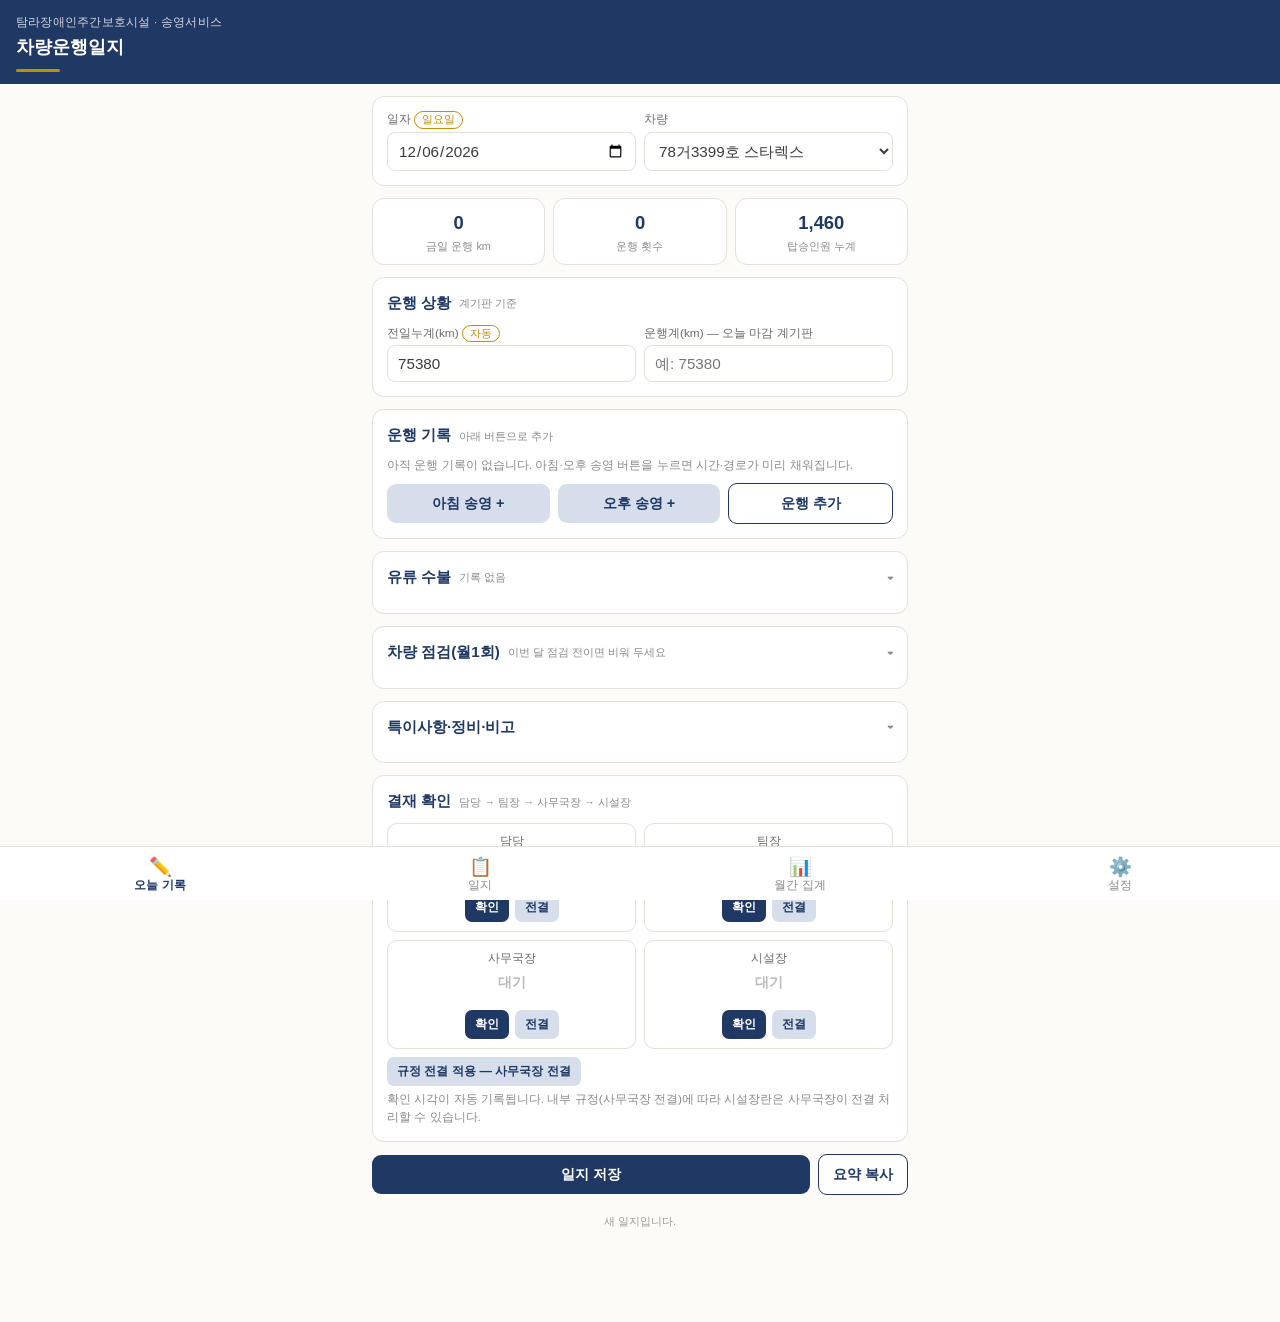
==== static/vlog.html @ 1616a71e "Rename vlog_1.html to vlog.html" ====
<!DOCTYPE html>
<html lang="ko">
<head>
<meta charset="UTF-8">
<meta name="viewport" content="width=device-width, initial-scale=1.0, viewport-fit=cover">
<meta name="theme-color" content="#1F3864">
<meta name="robots" content="noindex, nofollow">
<title>차량운행일지 · 탐라장애인주간보호시설</title>
<style>
:root{
  --navy:#1F3864; --gold:#BF9000; --lnavy:#D6DEEB; --bg:#FDFBF7; --ink:#3B3B3B;
  --line:#E3E0D8; --ok:#2E7D32; --warn:#B26A00; --card:#FFFFFF;
}
*{box-sizing:border-box; margin:0; padding:0; -webkit-tap-highlight-color:transparent;}
html{font-size:16px;}
body{
  font-family:'Malgun Gothic','Apple SD Gothic Neo','Noto Sans KR',sans-serif;
  background:var(--bg); color:var(--ink); line-height:1.5;
  padding-bottom:calc(64px + env(safe-area-inset-bottom));
}
/* ---------- header ---------- */
header{
  background:var(--navy); color:#fff; padding:14px 16px 12px;
  position:sticky; top:0; z-index:50;
}
header .org{font-size:.72rem; opacity:.8; letter-spacing:.02em;}
header h1{font-size:1.15rem; font-weight:700; margin-top:2px;}
header .gold-line{height:3px; width:44px; background:var(--gold); border-radius:2px; margin-top:8px;}
/* ---------- tabs (bottom) ---------- */
nav.tabbar{
  position:fixed; bottom:0; left:0; right:0; z-index:60;
  display:flex; background:#fff; border-top:1px solid var(--line);
  padding-bottom:env(safe-area-inset-bottom);
}
nav.tabbar button{
  flex:1; border:none; background:none; padding:9px 0 7px; font-family:inherit;
  font-size:.72rem; color:#8a8a8a; cursor:pointer;
}
nav.tabbar button .ic{display:block; font-size:1.15rem; line-height:1.2;}
nav.tabbar button.on{color:var(--navy); font-weight:700;}
nav.tabbar button.on .ic{color:var(--gold);}
/* ---------- layout ---------- */
main{max-width:560px; margin:0 auto; padding:12px 12px 24px;}
section.view{display:none;}
section.view.on{display:block;}
.card{
  background:var(--card); border:1px solid var(--line); border-radius:12px;
  padding:14px; margin-bottom:12px;
}
.card h2{
  font-size:.95rem; color:var(--navy); font-weight:700; margin-bottom:10px;
  display:flex; align-items:center; gap:8px;
}
.card h2 .tag{font-size:.68rem; font-weight:400; color:#8a8a8a;}
.row{display:flex; gap:8px; align-items:center;}
.row.wrap{flex-wrap:wrap;}
.grow{flex:1;}
label.f{display:block; font-size:.74rem; color:#6b6b6b; margin-bottom:3px;}
input[type=text],input[type=number],input[type=date],input[type=time],input[type=month],select,textarea{
  width:100%; font-family:inherit; font-size:.95rem; color:var(--ink);
  border:1px solid var(--line); border-radius:8px; padding:9px 10px; background:#fff;
}
input:focus,select:focus,textarea:focus{outline:2px solid var(--lnavy); border-color:var(--navy);}
textarea{resize:vertical; min-height:56px;}
.btn{
  font-family:inherit; border:none; border-radius:9px; cursor:pointer;
  padding:10px 14px; font-size:.9rem; font-weight:700; white-space:nowrap;
}
.btn.primary{background:var(--navy); color:#fff;}
.btn.ghost{background:#fff; color:var(--navy); border:1px solid var(--navy);}
.btn.soft{background:var(--lnavy); color:var(--navy);}
.btn.small{padding:6px 10px; font-size:.78rem; border-radius:7px;}
.btn.danger{background:#fff; color:#A33; border:1px solid #C88;}
.btn:disabled{opacity:.45; cursor:default;}
.stat-strip{display:grid; grid-template-columns:repeat(3,1fr); gap:8px; margin-bottom:12px;}
.stat{
  background:var(--card); border:1px solid var(--line); border-radius:12px;
  padding:10px 8px; text-align:center;
}
.stat .v{font-size:1.15rem; font-weight:700; color:var(--navy);}
.stat .k{font-size:.68rem; color:#8a8a8a; margin-top:1px;}
.auto-badge{
  display:inline-block; font-size:.66rem; color:var(--gold); border:1px solid var(--gold);
  border-radius:99px; padding:0 7px; line-height:1.5; vertical-align:middle;
}
.hint{font-size:.74rem; color:#8a8a8a; margin-top:5px;}
.warnbox{
  background:#FFF7E8; border:1px solid #E8CFA0; color:var(--warn);
  border-radius:9px; padding:8px 10px; font-size:.8rem; margin-top:8px;
}
.okbox{
  background:#EEF6EE; border:1px solid #BEDABE; color:var(--ok);
  border-radius:9px; padding:8px 10px; font-size:.8rem; margin-top:8px;
}
/* chips */
.chips{display:flex; flex-wrap:wrap; gap:6px;}
.chip{
  border:1px solid var(--line); background:#fff; border-radius:99px;
  padding:6px 12px; font-size:.82rem; font-family:inherit; cursor:pointer; color:var(--ink);
}
.chip.on{background:var(--navy); border-color:var(--navy); color:#fff;}
/* trip cards */
.trip{
  border:1px solid var(--line); border-left:4px solid var(--gold); border-radius:10px;
  padding:10px 12px; margin-bottom:8px; background:#fff;
}
.trip .t1{display:flex; justify-content:space-between; align-items:baseline; gap:8px;}
.trip .t1 b{color:var(--navy); font-size:.92rem;}
.trip .t1 .km{font-weight:700; color:var(--navy);}
.trip .t2{font-size:.8rem; color:#6b6b6b; margin-top:2px;}
.trip .t3{display:flex; gap:6px; margin-top:8px;}
/* stepper */
.stepper{display:flex; align-items:center; gap:0; border:1px solid var(--line); border-radius:8px; overflow:hidden;}
.stepper button{width:44px; height:42px; border:none; background:var(--lnavy); color:var(--navy); font-size:1.2rem; font-weight:700; cursor:pointer; font-family:inherit;}
.stepper input{border:none; text-align:center; width:100%; font-size:1rem; font-weight:700;}
.stepper input:focus{outline:none;}
/* approval */
.appr{display:grid; grid-template-columns:1fr 1fr; gap:8px;}
.appr .slot{border:1px solid var(--line); border-radius:10px; padding:9px 10px; text-align:center;}
.appr .slot .role{font-size:.74rem; color:#6b6b6b;}
.appr .slot .st{font-size:.88rem; font-weight:700; margin:4px 0 6px; min-height:1.3em;}
.appr .slot .st.done{color:var(--navy);}
.appr .slot .st.jg{color:var(--gold);}
.appr .slot .meta{font-size:.64rem; color:#9a9a9a; min-height:1.1em;}
/* inspection */
.insp{display:grid; grid-template-columns:1fr 1fr; gap:8px;}
.insp .item{border:1px solid var(--line); border-radius:10px; padding:9px 10px;}
.insp .item .nm{font-size:.76rem; color:#6b6b6b; margin-bottom:6px;}
.seg{display:flex; border:1px solid var(--line); border-radius:8px; overflow:hidden;}
.seg button{flex:1; border:none; background:#fff; padding:7px 0; font-family:inherit; font-size:.82rem; cursor:pointer; color:#8a8a8a;}
.seg button.on-mu{background:var(--navy); color:#fff; font-weight:700;}
.seg button.on-yu{background:#A33; color:#fff; font-weight:700;}
/* list view */
.dayitem{
  display:flex; align-items:center; gap:10px; background:#fff; border:1px solid var(--line);
  border-radius:12px; padding:12px; margin-bottom:8px; cursor:pointer;
}
.dayitem .d{min-width:64px; text-align:center;}
.dayitem .d .dd{font-weight:700; color:var(--navy); font-size:1rem;}
.dayitem .d .wd{font-size:.68rem; color:#8a8a8a;}
.dayitem .s{flex:1; font-size:.8rem; color:#6b6b6b;}
.dayitem .s b{color:var(--ink);}
.dot{width:9px; height:9px; border-radius:99px; display:inline-block; margin-right:3px;}
.dot.g{background:var(--ok);} .dot.y{background:var(--gold);} .dot.e{background:#ccc;}
/* stats bars */
.bar-row{display:flex; align-items:center; gap:8px; margin-bottom:7px;}
.bar-row .bl{width:92px; font-size:.78rem; color:#6b6b6b; text-align:right; flex-shrink:0;}
.bar-row .bt{flex:1; background:#F0EDE5; border-radius:6px; height:20px; overflow:hidden;}
.bar-row .bf{height:100%; background:var(--navy); border-radius:6px; min-width:2px;}
.bar-row .bv{width:56px; font-size:.78rem; font-weight:700; color:var(--navy); flex-shrink:0;}
/* settings lists */
.pill-list{display:flex; flex-wrap:wrap; gap:6px;}
.pill{
  display:inline-flex; align-items:center; gap:6px; background:#fff; border:1px solid var(--line);
  border-radius:99px; padding:5px 8px 5px 12px; font-size:.82rem;
}
.pill button{border:none; background:var(--lnavy); color:var(--navy); border-radius:99px; width:20px; height:20px; line-height:1; cursor:pointer; font-family:inherit;}
.footer-note{font-size:.7rem; color:#9a9a9a; text-align:center; margin:18px 8px 4px;}
.gold-close{
  border-left:4px solid var(--gold); background:#fff; border-radius:0 10px 10px 0;
  padding:10px 12px; font-size:.8rem; color:#6b6b6b; margin-top:14px;
}
dialog{
  border:none; border-radius:14px; padding:0; width:min(92vw,420px);
  box-shadow:0 10px 40px rgba(31,56,100,.25);
}
dialog::backdrop{background:rgba(31,56,100,.35);}
dialog .dlg-h{background:var(--navy); color:#fff; padding:12px 16px; font-weight:700; font-size:.95rem; border-radius:14px 14px 0 0;}
dialog .dlg-b{padding:14px 16px;}
dialog .dlg-f{display:flex; gap:8px; padding:0 16px 16px;}
.mt8{margin-top:8px;} .mt12{margin-top:12px;} .mb8{margin-bottom:8px;}
.collapsible > h2{cursor:pointer;}
.collapsible > .body{display:none;}
.collapsible.open > .body{display:block;}
.collapsible > h2 .caret{margin-left:auto; color:#8a8a8a; font-size:.8rem; transition:transform .15s;}
.collapsible.open > h2 .caret{transform:rotate(180deg);}
</style>
</head>
<body>
<header>
  <div class="org">탐라장애인주간보호시설 · 송영서비스</div>
  <h1>차량운행일지</h1>
  <div class="gold-line"></div>
</header>

<main>
<!-- ============ 오늘 기록 ============ -->
<section class="view on" id="view-today">
  <div class="card">
    <div class="row">
      <div class="grow">
        <label class="f">일자 <span id="wdLabel" class="auto-badge">요일 자동</span></label>
        <input type="date" id="inDate">
      </div>
      <div class="grow">
        <label class="f">차량</label>
        <select id="inVehicle"></select>
      </div>
    </div>
  </div>

  <div class="stat-strip">
    <div class="stat"><div class="v" id="stKm">0</div><div class="k">금일 운행 km</div></div>
    <div class="stat"><div class="v" id="stTrips">0</div><div class="k">운행 횟수</div></div>
    <div class="stat"><div class="v" id="stCum">–</div><div class="k">탑승인원 누계</div></div>
  </div>

  <div class="card">
    <h2>운행 상황 <span class="tag">계기판 기준</span></h2>
    <div class="row">
      <div class="grow">
        <label class="f">전일누계(km) <span class="auto-badge">자동</span></label>
        <input type="number" id="inOdoStart" inputmode="numeric" placeholder="이전 일지에서">
      </div>
      <div class="grow">
        <label class="f">운행계(km) — 오늘 마감 계기판</label>
        <input type="number" id="inOdoEnd" inputmode="numeric" placeholder="예: 75380">
      </div>
    </div>
    <div id="odoMsg"></div>
  </div>

  <div class="card">
    <h2>운행 기록 <span class="tag" id="tripCount"></span></h2>
    <div id="tripList"></div>
    <div class="row mt8">
      <button class="btn soft grow" onclick="openTrip(null,'am')">아침 송영 +</button>
      <button class="btn soft grow" onclick="openTrip(null,'pm')">오후 송영 +</button>
      <button class="btn ghost grow" onclick="openTrip(null,null)">운행 추가</button>
    </div>
  </div>

  <div class="card collapsible" id="cardFuel">
    <h2 onclick="toggleCard('cardFuel')">유류 수불 <span class="tag" id="fuelSummary">기록 없음</span><span class="caret">▾</span></h2>
    <div class="body">
      <div class="row">
        <div class="grow"><label class="f">급유량(ℓ)</label><input type="number" step="0.01" inputmode="decimal" id="inFuelL"></div>
        <div class="grow"><label class="f">유류비(원)</label><input type="number" inputmode="numeric" id="inFuelCost"></div>
      </div>
      <div class="hint" id="fuelUnit">단가 자동 계산</div>
    </div>
  </div>

  <div class="card collapsible" id="cardInsp">
    <h2 onclick="toggleCard('cardInsp')">차량 점검(월1회) <span class="tag" id="inspSummary"></span><span class="caret">▾</span></h2>
    <div class="body">
      <div class="insp" id="inspGrid"></div>
      <div class="hint">이상이 '유'이면 아래 정비·수리 내역에 내용을 남겨 주세요.</div>
    </div>
  </div>

  <div class="card collapsible" id="cardNotes">
    <h2 onclick="toggleCard('cardNotes')">특이사항·정비·비고 <span class="tag" id="noteSummary"></span><span class="caret">▾</span></h2>
    <div class="body">
      <label class="f">운행 중 특이사항</label>
      <textarea id="inSpecial" placeholder="예: 없음"></textarea>
      <label class="f mt8">차량 정비 및 수리 내역</label>
      <textarea id="inMaint" placeholder="예: 엔진오일 교환 및 워셔액·공기압 보충"></textarea>
      <label class="f mt8">비고</label>
      <textarea id="inRemark"></textarea>
    </div>
  </div>

  <div class="card">
    <h2>결재 확인 <span class="tag">담당 → 팀장 → 사무국장 → 시설장</span></h2>
    <div class="appr" id="apprGrid"></div>
    <button class="btn small soft mt8" onclick="applyRule()">규정 전결 적용 — 사무국장 전결</button>
    <div class="hint">확인 시각이 자동 기록됩니다. 내부 규정(사무국장 전결)에 따라 시설장란은 사무국장이 전결 처리할 수 있습니다.</div>
  </div>

  <div class="row">
    <button class="btn primary grow" onclick="saveDay(true)">일지 저장</button>
    <button class="btn ghost" onclick="shareDay()">요약 복사</button>
  </div>
  <div class="footer-note" id="saveState"></div>
</section>

<!-- ============ 일지 목록 ============ -->
<section class="view" id="view-list">
  <div class="card">
    <h2>월 선택</h2>
    <input type="month" id="listMonth" onchange="renderList()">
  </div>
  <div id="dayList"></div>
</section>

<!-- ============ 월간 집계 ============ -->
<section class="view" id="view-stats">
  <div class="card">
    <h2>집계 월</h2>
    <input type="month" id="statMonth" onchange="renderStats()">
  </div>
  <div class="stat-strip">
    <div class="stat"><div class="v" id="mDays">0</div><div class="k">운행일수</div></div>
    <div class="stat"><div class="v" id="mTrips">0</div><div class="k">총 운행횟수</div></div>
    <div class="stat"><div class="v" id="mKm">0</div><div class="k">총 운행 km</div></div>
  </div>
  <div class="stat-strip">
    <div class="stat"><div class="v" id="mPax">0</div><div class="k">월 연인원</div></div>
    <div class="stat"><div class="v" id="mFuelL">0</div><div class="k">급유(ℓ)</div></div>
    <div class="stat"><div class="v" id="mFuelC">0</div><div class="k">유류비(원)</div></div>
  </div>
  <div class="card">
    <h2>용무별 운행</h2>
    <div id="purposeBars"><div class="hint">기록이 없습니다.</div></div>
  </div>
  <div class="card">
    <h2>지표</h2>
    <div id="metricsBox" class="hint">기록이 없습니다.</div>
  </div>
  <div class="card">
    <h2>내보내기</h2>
    <div class="row wrap">
      <button class="btn ghost grow" onclick="exportCsv()">이 달 CSV 내려받기</button>
      <button class="btn ghost grow" onclick="exportJson()">전체 백업(JSON)</button>
    </div>
    <div class="hint">CSV는 엑셀에서 바로 열립니다. 백업 파일은 다른 스마트폰으로 옮기거나 시설 PC에 보관할 수 있습니다.</div>
  </div>
</section>

<!-- ============ 설정 ============ -->
<section class="view" id="view-set">
  <div class="card">
    <h2>차량</h2>
    <div class="pill-list" id="vehList"></div>
    <div class="row mt8">
      <input type="text" id="newVehPlate" placeholder="차량번호 (예: 78거3399호)">
      <input type="text" id="newVehName" placeholder="차명" style="max-width:110px">
      <button class="btn soft" onclick="addVehicle()">추가</button>
    </div>
  </div>
  <div class="card">
    <h2>명단 관리 <span class="tag">변동 시 여기서 추가·삭제</span></h2>
    <div id="groupLists"></div>
    <div class="hint">역할: 종사자 = 운전자·탑승자 / 사회복무요원·실습 = 보조자·탑승자 / 이용장애인 = 탑승자.<br>
    명단은 이 공개 페이지에 들어 있지 않습니다. 시설에서 내부 전달한 초기 설정 파일(JSON)을 아래 '데이터 → 백업 불러오기'로 한 번 불러오면 채워집니다.<br>이용인 성명은 이 기기와 내보내기 파일(CSV·시트)에 실명으로 남습니다. 기기 잠금 설정과 내부 개인정보 규정을 함께 지켜 주세요.</div>
  </div>
  <div class="card">
    <h2>구글 시트 연동</h2>
    <label class="f">Apps Script 웹 앱 URL</label>
    <input type="text" id="sheetUrl" placeholder="https://script.google.com/macros/s/…/exec">
    <div class="row mt8">
      <button class="btn soft grow" onclick="saveSheetUrl()">URL 저장</button>
      <button class="btn ghost grow" onclick="sendToSheet(true)">현재 일지 전송</button>
    </div>
    <div class="hint">시설 구글 계정으로 한 번만 설치하면 됩니다 — 함께 전달된 안내문(google-sheet-setup.md) 참고.
    URL 저장 후에는 '일지 저장' 때마다 자동 전송됩니다.</div>
  </div>
  <div class="card">
    <h2>자주 가는 경유지</h2>
    <div class="pill-list" id="placeList"></div>
    <div class="row mt8">
      <input type="text" id="newPlace" placeholder="예: 노형">
      <button class="btn soft" onclick="addPlace()">추가</button>
    </div>
  </div>
  <div class="card">
    <h2>용무 목록</h2>
    <div class="pill-list" id="purpList"></div>
    <div class="row mt8">
      <input type="text" id="newPurp" placeholder="예: 외부 프로그램">
      <button class="btn soft" onclick="addPurpose()">추가</button>
    </div>
  </div>
  <div class="card">
    <h2>탑승인원 누계 기준</h2>
    <div class="row">
      <div class="grow"><label class="f">기준일</label><input type="date" id="cumBaseDate"></div>
      <div class="grow"><label class="f">기준일까지 누계(명)</label><input type="number" id="cumBaseValue" inputmode="numeric"></div>
    </div>
    <button class="btn soft mt8" onclick="saveCumBase()">기준 저장</button>
    <div class="hint">종이 일지의 마지막 누계를 입력하면 이후 자동 계산됩니다.</div>
  </div>
  <div class="card">
    <h2>데이터</h2>
    <div class="row wrap">
      <button class="btn ghost grow" onclick="exportJson()">백업 내려받기</button>
      <label class="btn ghost grow" style="text-align:center">백업 불러오기<input type="file" accept=".json" style="display:none" onchange="importJson(event)"></label>
    </div>
    <div class="row wrap mt8">
      <button class="btn danger grow" id="btnSample" onclick="removeSamples()">예시 데이터 삭제</button>
      <button class="btn danger grow" onclick="resetAll()">전체 초기화</button>
    </div>
    <div id="storageNote" class="hint"></div>
  </div>
  <div class="gold-close">
    기록은 행정을 위해서만 있지 않습니다. 오늘 누가 어디까지 안전하게 다녀왔는지를
    남기는 일 — 그것이 이 일지의 첫 번째 쓸모입니다.
  </div>
</section>
</main>

<!-- ============ 운행 입력 대화상자 ============ -->
<dialog id="tripDlg">
  <div class="dlg-h" id="tripDlgTitle">운행 추가</div>
  <div class="dlg-b">
    <div class="row">
      <div class="grow"><label class="f">운전자</label><select id="tDriver"></select></div>
      <div class="grow"><label class="f">보조자</label><select id="tAssist"></select></div>
    </div>
    <label class="f mt8">탑승자 — 이용인 선택 (선택하면 인원이 자동 반영)</label>
    <div class="chips" id="tRiders"></div>
    <label class="f mt8">탑승인원(명) — 직접 수정 가능</label>
    <div class="stepper">
      <button type="button" onclick="stepPax(-1)">−</button>
      <input type="number" id="tPax" inputmode="numeric" value="0" min="0">
      <button type="button" onclick="stepPax(1)">+</button>
    </div>
    <label class="f mt8">용무</label>
    <div class="chips" id="tPurpose"></div>
    <input type="text" id="tPurpEtc" class="mt8" placeholder="기타: 직접 입력 (쉼표로 구분)" style="display:none">
    <label class="f mt8">경유지 및 목적지</label>
    <div class="chips" id="tPlaces"></div>
    <input type="text" id="tPlaceEtc" class="mt8" placeholder="직접 입력 (쉼표로 구분)">
    <div class="row mt8">
      <div class="grow"><label class="f">출발</label><input type="time" id="tDep"></div>
      <div class="grow"><label class="f">도착</label><input type="time" id="tArr"></div>
      <div class="grow"><label class="f">운행(km)</label><input type="number" step="0.1" inputmode="decimal" id="tKm"></div>
    </div>
  </div>
  <div class="dlg-f">
    <button class="btn ghost grow" onclick="closeTrip()">취소</button>
    <button class="btn primary grow" onclick="saveTrip()">저장</button>
  </div>
</dialog>

<nav class="tabbar">
  <button class="on" data-v="view-today" onclick="go('view-today')"><span class="ic">✏️</span>오늘 기록</button>
  <button data-v="view-list" onclick="go('view-list')"><span class="ic">📋</span>일지</button>
  <button data-v="view-stats" onclick="go('view-stats')"><span class="ic">📊</span>월간 집계</button>
  <button data-v="view-set" onclick="go('view-set')"><span class="ic">⚙️</span>설정</button>
</nav>

<script>
'use strict';
/* ---------- 저장소: 기기 저장(localStorage) 가능하면 사용, 미리보기 환경에서는 메모리로 동작 ---------- */
const storage = (()=>{ try{ const t='__t'; window.localStorage.setItem(t,'1'); window.localStorage.removeItem(t); return window.localStorage; }
  catch(e){ const m={}; return {getItem:k=>(k in m?m[k]:null), setItem:(k,v)=>{m[k]=String(v);}, removeItem:k=>{delete m[k];}}; } })();
const PERSIST = (()=>{ try{ const t='__p'; window.localStorage.setItem(t,'1'); window.localStorage.removeItem(t); return true; }catch(e){ return false; } })();
const KEY='tamna_vlog_v2';
const WD=['일','월','화','수','목','금','토'];
const ROLES=[['damdang','담당'],['timjang','팀장'],['gukjang','사무국장'],['sjang','시설장']];
const INSP=[['engine','엔진·미션오일'],['washer','워셔액'],['tire','타이어 압력'],['body','차량 내부·외관']];

function defaultState(){
  return {
    vehicles:[
      {id:'v1', plate:'78거3399호', name:'스타렉스', baseOdo:75380},
      {id:'v2', plate:'71도2510', name:'카니발', baseOdo:null},
      {id:'v3', plate:'임대차량(법인)', name:'', baseOdo:null},
      {id:'v4', plate:'임대차량(협회 등)', name:'', baseOdo:null}],
    groups:{
      staff:{label:'종사자', roles:'운전자·탑승자', names:[]},
      duty:{label:'사회복무요원', roles:'보조자·탑승자', names:[]},
      intern:{label:'사회복지사 실습', roles:'보조자·탑승자', names:[]},
      client:{label:'이용장애인', roles:'탑승자', names:[]}
    },
    approvalRule:'사무국장 전결',
    sheetUrl:'',
    purposes:['이동지원','위생지원','프로그램 이동지원','점심지원','차량점검','시설물품구매','기타'],
    places:['노형','대학동','용담','전농로','신산','신안탕','신일탕','서사라','동한두기','여상','용강','삼성마트'],
    presets:{ am:{dep:'08:30', places:['노형','대학동','용담','전농로'], purpose:'이동지원'},
              pm:{dep:'15:30', places:['전농로','신산','용담','대학동','노형'], purpose:'이동지원'} },
    cumBase:{date:'2026-07-16', value:1460},
    days:{},
    sample:true
  };
}
function sampleDays(){ return {}; }
let S;
function load(){
  const raw=storage.getItem(KEY);
  if(raw){ try{ S=JSON.parse(raw); return; }catch(e){} }
  S=defaultState(); S.days={}; save();
}
function save(){ storage.setItem(KEY, JSON.stringify(S)); }

/* ---------- 공통 ---------- */
const $=id=>document.getElementById(id);
const todayStr=()=>{ const d=new Date(); return d.getFullYear()+'-'+String(d.getMonth()+1).padStart(2,'0')+'-'+String(d.getDate()).padStart(2,'0'); };
const fmtN=n=>n==null||isNaN(n)?'–':Number(n).toLocaleString('ko-KR');
function wd(dateStr){ const d=new Date(dateStr+'T00:00:00'); return WD[d.getDay()]; }
function blankDay(){ return {vehicleId:(S.vehicles[0]||{}).id, odoStart:null, odoEnd:null, fuel:{l:null,cost:null}, trips:[], insp:{}, notes:{special:'',maint:'',remark:''}, appr:{}}; }
function getDay(ds){ return S.days[ds]; }
function prevOdo(ds){
  const keys=Object.keys(S.days).filter(k=>k<ds && S.days[k].odoEnd!=null).sort();
  if(keys.length) return S.days[keys[keys.length-1]].odoEnd;
  const v=S.vehicles.find(v=>v.id===cur.vehicleId)||S.vehicles[0];
  return v?v.baseOdo:null;
}
function cumPax(ds){
  if(!S.cumBase||S.cumBase.value==null) return null;
  let c=Number(S.cumBase.value);
  Object.keys(S.days).forEach(k=>{
    if(k>S.cumBase.date && k<=ds){ (S.days[k].trips||[]).forEach(t=>c+=Number(t.pax||0)); }
  });
  // 현재 편집 중(미저장) 날짜 반영
  if(curDate>S.cumBase.date && curDate<=ds && !S.days[curDate]){ (cur.trips||[]).forEach(t=>c+=Number(t.pax||0)); }
  return c;
}

/* ---------- 오늘 기록 화면 ---------- */
let curDate=todayStr();
let cur=null;
let dirty=false;

function loadDayIntoForm(ds){
  curDate=ds;
  cur = S.days[ds] ? JSON.parse(JSON.stringify(S.days[ds])) : blankDay();
  if(cur.odoStart==null) cur.odoStart=prevOdo(ds);
  $('inDate').value=ds;
  $('wdLabel').textContent=wd(ds)+'요일';
  renderVehicleSel();
  $('inOdoStart').value=cur.odoStart??'';
  $('inOdoEnd').value=cur.odoEnd??'';
  $('inFuelL').value=cur.fuel.l??'';
  $('inFuelCost').value=cur.fuel.cost??'';
  $('inSpecial').value=cur.notes.special||'';
  $('inMaint').value=cur.notes.maint||'';
  $('inRemark').value=cur.notes.remark||'';
  dirty=false;
  renderTrips(); renderInsp(); renderAppr(); refreshCalc();
  $('saveState').textContent = S.days[ds] ? '저장된 일지를 불러왔습니다.' : '새 일지입니다.';
}
function renderVehicleSel(){
  $('inVehicle').innerHTML=S.vehicles.map(v=>`<option value="${v.id}" ${v.id===cur.vehicleId?'selected':''}>${v.plate} ${v.name}</option>`).join('');
}
function refreshCalc(){
  const os=Number($('inOdoStart').value), oe=Number($('inOdoEnd').value);
  const hasOdo=$('inOdoStart').value!==''&&$('inOdoEnd').value!=='';
  const daily=hasOdo?oe-os:null;
  const tripSum=(cur.trips||[]).reduce((a,t)=>a+Number(t.km||0),0);
  $('stKm').textContent = daily!=null?fmtN(daily):fmtN(tripSum);
  $('stTrips').textContent=(cur.trips||[]).length;
  const c=cumPax(curDate); $('stCum').textContent=c!=null?fmtN(c):'–';
  const box=$('odoMsg');
  if(daily!=null){
    if(daily<0) box.innerHTML='<div class="warnbox">운행계가 전일누계보다 작습니다. 숫자를 확인해 주세요.</div>';
    else if(tripSum>0 && Math.abs(daily-tripSum)>0.5)
      box.innerHTML=`<div class="warnbox">금일누계 ${fmtN(daily)}km와 운행 기록 합계 ${fmtN(tripSum)}km가 ${fmtN(Math.abs(daily-tripSum))}km 차이 납니다.</div>`;
    else box.innerHTML=`<div class="okbox">금일누계 ${fmtN(daily)}km — 운행 기록 합계와 일치합니다.</div>`;
  } else box.innerHTML='';
  const l=Number($('inFuelL').value), cst=Number($('inFuelCost').value);
  $('fuelSummary').textContent = ($('inFuelL').value||$('inFuelCost').value) ? `${$('inFuelL').value||'–'}ℓ · ${fmtN(cst)||'–'}원` : '기록 없음';
  $('fuelUnit').textContent = (l>0&&cst>0) ? `단가 자동 계산: ℓ당 ${fmtN(Math.round(cst/l))}원` : '단가 자동 계산';
  const filled=INSP.filter(([k])=>cur.insp&&cur.insp[k]).length;
  $('inspSummary').textContent = filled? `${filled}/4 기록` : '이번 달 점검 전이면 비워 두세요';
  const nts=[cur.notes.special,cur.notes.maint,cur.notes.remark].filter(x=>x&&x.trim()).length;
  $('noteSummary').textContent = nts? `${nts}건 기록` : '';
  $('tripCount').textContent = (cur.trips||[]).length? `${cur.trips.length}건` : '아래 버튼으로 추가';
}
function renderTrips(){
  const el=$('tripList');
  if(!(cur.trips||[]).length){ el.innerHTML='<div class="hint">아직 운행 기록이 없습니다. 아침·오후 송영 버튼을 누르면 시간·경로가 미리 채워집니다.</div>'; return; }
  el.innerHTML=cur.trips.map((t,i)=>`
    <div class="trip">
      <div class="t1"><b>${t.purpose||'운행'}</b><span class="km">${t.km?fmtN(t.km)+'km':''}</span></div>
      <div class="t2">${t.dep||'–'} → ${t.arr||'–'} · ${t.driver||'운전자 미정'}${t.assist?' / '+t.assist:''} · ${t.pax||0}명</div>
      <div class="t2">${(t.places||[]).join(' · ')}</div>
      ${(t.paxNames&&t.paxNames.length)?`<div class="t2">탑승: ${t.paxNames.join(', ')}</div>`:''}
      <div class="t3">
        <button class="btn small soft" onclick="openTrip(${i},null)">수정</button>
        <button class="btn small danger" onclick="delTrip(${i})">삭제</button>
      </div>
    </div>`).join('');
}
function delTrip(i){ cur.trips.splice(i,1); dirty=true; renderTrips(); refreshCalc(); }

/* ---------- 점검 ---------- */
function renderInsp(){
  $('inspGrid').innerHTML=INSP.map(([k,nm])=>{
    const v=(cur.insp||{})[k]||'';
    return `<div class="item"><div class="nm">${nm} 이상</div>
      <div class="seg">
        <button type="button" class="${v==='무'?'on-mu':''}" onclick="setInsp('${k}','무')">무</button>
        <button type="button" class="${v==='유'?'on-yu':''}" onclick="setInsp('${k}','유')">유</button>
      </div></div>`;
  }).join('');
}
function setInsp(k,v){ if(!cur.insp)cur.insp={}; cur.insp[k]=(cur.insp[k]===v?'':v); dirty=true; renderInsp(); refreshCalc(); }

/* ---------- 결재 ---------- */
function renderAppr(){
  $('apprGrid').innerHTML=ROLES.map(([k,nm])=>{
    const a=(cur.appr||{})[k];
    let st='<span style="color:#bbb">대기</span>', meta='', btns='';
    if(a){
      st=`<span class="${a.jeongyeol?'jg':'done'}">${a.jeongyeol?'전결':'확인'}</span>`;
      meta=(a.by?a.by+' · ':'')+(a.at||'');
      btns=`<button class="btn small ghost" onclick="clearAppr('${k}')">취소</button>`;
    } else {
      btns=`<button class="btn small primary" onclick="doAppr('${k}',false)">확인</button>
            <button class="btn small soft" onclick="doAppr('${k}',true)">전결</button>`;
    }
    return `<div class="slot"><div class="role">${nm}</div><div class="st">${st}</div><div class="meta">${meta}</div><div class="row" style="justify-content:center; gap:6px">${btns}</div></div>`;
  }).join('');
}
function doAppr(k,jg){
  let nm='';
  if(k==='damdang' && cur.trips.length) nm=cur.trips[0].driver||'';
  const input=prompt((jg?'전결':'확인')+' 처리자 이름을 입력하세요.', nm);
  if(input===null) return;
  const d=new Date();
  const at=`${d.getFullYear()}.${d.getMonth()+1}.${d.getDate()} ${String(d.getHours()).padStart(2,'0')}:${String(d.getMinutes()).padStart(2,'0')}`;
  if(!cur.appr)cur.appr={};
  cur.appr[k]={by:input.trim(), at, jeongyeol:jg};
  dirty=true; renderAppr(); saveDay(false);
}
function clearAppr(k){ delete cur.appr[k]; dirty=true; renderAppr(); saveDay(false); }
function applyRule(){
  const nm=prompt('전결 처리자(사무국장) 이름을 입력해 주세요.','');
  if(nm===null) return;
  const d=new Date();
  const at=`${d.getFullYear()}.${d.getMonth()+1}.${d.getDate()} ${String(d.getHours()).padStart(2,'0')}:${String(d.getMinutes()).padStart(2,'0')}`;
  if(!cur.appr)cur.appr={};
  cur.appr.gukjang={by:nm.trim(), at, jeongyeol:false};
  cur.appr.sjang={by:nm.trim(), at, jeongyeol:true};
  dirty=true; renderAppr(); saveDay(false);
}

/* ---------- 저장 ---------- */
function collectForm(){
  cur.vehicleId=$('inVehicle').value;
  cur.odoStart=$('inOdoStart').value===''?null:Number($('inOdoStart').value);
  cur.odoEnd=$('inOdoEnd').value===''?null:Number($('inOdoEnd').value);
  cur.fuel={l:$('inFuelL').value===''?null:Number($('inFuelL').value), cost:$('inFuelCost').value===''?null:Number($('inFuelCost').value)};
  cur.notes={special:$('inSpecial').value, maint:$('inMaint').value, remark:$('inRemark').value};
}
function saveDay(announce){
  collectForm();
  delete cur.sample;
  S.days[curDate]=JSON.parse(JSON.stringify(cur));
  save(); dirty=false;
  refreshCalc();
  if(announce){
    $('saveState').textContent='저장했습니다 · '+curDate+' ('+wd(curDate)+') '+(PERSIST?'— 이 기기에 보관됩니다':'— 미리보기 환경: 화면을 닫으면 사라집니다');
    if(S.sheetUrl) sendToSheet(false);
  }
}
function sendToSheet(manual){
  if(!S.sheetUrl){ if(manual) alert('먼저 설정에서 구글 시트 연동 URL을 저장해 주세요.'); return; }
  collectForm();
  const v=S.vehicles.find(x=>x.id===cur.vehicleId)||{};
  const daily=(cur.odoEnd!=null&&cur.odoStart!=null)?cur.odoEnd-cur.odoStart:null;
  const payload={app:'tamna-vlog', date:curDate, weekday:wd(curDate),
    vehicle:(v.plate||'')+(v.name?' '+v.name:''),
    odoStart:cur.odoStart, odoEnd:cur.odoEnd, daily,
    fuelL:cur.fuel.l, fuelCost:cur.fuel.cost, cumPax:cumPax(curDate),
    insp:INSP.map(([k,nm])=>cur.insp&&cur.insp[k]?`${nm}:${cur.insp[k]}`:'').filter(Boolean).join(' '),
    special:cur.notes.special, maint:cur.notes.maint, remark:cur.notes.remark,
    appr:ROLES.map(([k,nm])=>cur.appr&&cur.appr[k]?`${nm}:${cur.appr[k].jeongyeol?'전결':'확인'}(${cur.appr[k].by})`:'').filter(Boolean).join(' / '),
    trips:(cur.trips||[]).map(t=>({driver:t.driver,assist:t.assist,pax:t.pax,paxNames:(t.paxNames||[]).join('·'),purpose:t.purpose,places:(t.places||[]).join('·'),dep:t.dep,arr:t.arr,km:t.km}))};
  try{
    fetch(S.sheetUrl,{method:'POST',mode:'no-cors',headers:{'Content-Type':'text/plain;charset=utf-8'},body:JSON.stringify(payload)})
      .then(()=>{ $('saveState').textContent='구글 시트로 전송 요청 완료 · '+curDate; if(manual) alert('전송 요청을 보냈습니다. 시트에 도착했는지 한 번 확인해 주세요.'); })
      .catch(()=>{ if(manual) alert('전송하지 못했습니다. 인터넷 연결과 URL을 확인해 주세요.'); });
  }catch(e){ if(manual) alert('전송하지 못했습니다.'); }
}
function shareDay(){
  collectForm();
  const daily=(cur.odoEnd!=null&&cur.odoStart!=null)?cur.odoEnd-cur.odoStart:(cur.trips||[]).reduce((a,t)=>a+Number(t.km||0),0);
  const lines=[];
  lines.push(`[차량운행일지] ${curDate} (${wd(curDate)})`);
  const v=S.vehicles.find(x=>x.id===cur.vehicleId);
  if(v) lines.push(`차량: ${v.plate} ${v.name}`);
  lines.push(`운행계 ${fmtN(cur.odoEnd)}km / 전일 ${fmtN(cur.odoStart)}km / 금일 ${fmtN(daily)}km`);
  (cur.trips||[]).forEach((t,i)=>lines.push(`${i+1}. ${t.dep||''}→${t.arr||''} ${t.purpose} ${t.pax||0}명 ${t.km||''}km (${t.driver}${t.assist?'/'+t.assist:''}) ${(t.places||[]).join('·')}`));
  if(cur.fuel.l||cur.fuel.cost) lines.push(`급유 ${cur.fuel.l||'–'}ℓ ${fmtN(cur.fuel.cost)}원`);
  if(cur.notes.maint) lines.push(`정비: ${cur.notes.maint}`);
  if(cur.notes.special) lines.push(`특이사항: ${cur.notes.special}`);
  const c=cumPax(curDate); if(c!=null) lines.push(`탑승인원 누계 ${fmtN(c)}명`);
  const txt=lines.join('\n');
  if(navigator.clipboard&&navigator.clipboard.writeText){ navigator.clipboard.writeText(txt).then(()=>alert('요약을 복사했습니다. 메신저·문자에 붙여넣을 수 있습니다.')); }
  else { prompt('아래 내용을 복사하세요.', txt); }
}

/* ---------- 운행 입력 대화상자 ---------- */
let editIdx=null;
function chipsRender(elId, list, selected, multi, cb){
  const el=$(elId);
  el.innerHTML=list.map(x=>`<button type="button" class="chip ${selected.includes(x)?'on':''}" data-v="${x}">${x}</button>`).join('');
  el.querySelectorAll('.chip').forEach(b=>b.onclick=()=>{
    if(multi){ b.classList.toggle('on'); }
    else { el.querySelectorAll('.chip').forEach(o=>o.classList.remove('on')); b.classList.add('on'); }
    if(cb) cb();
  });
}
function chipsValue(elId){ return Array.from($(elId).querySelectorAll('.chip.on')).map(b=>b.dataset.v); }
function optList(names, sel){ return '<option value="">선택</option>'+names.map(p=>`<option ${p===sel?'selected':''}>${p}</option>`).join(''); }
const driverNames=()=>S.groups.staff.names;
const assistNames=()=>S.groups.duty.names.concat(S.groups.intern.names);
function syncPax(){ const n=chipsValue('tRiders').length; if(n>0) $('tPax').value=n; }
function syncPurpEtc(){ $('tPurpEtc').style.display = chipsValue('tPurpose')[0]==='기타' ? '' : 'none'; }
function openTrip(idx, preset){
  editIdx=idx;
  let t;
  if(idx!=null){ t=cur.trips[idx]; $('tripDlgTitle').textContent='운행 수정'; }
  else{
    const p=preset?S.presets[preset]:null;
    t={driver:'',assist:'',pax:0,purpose:p?p.purpose:'',places:p?p.places.slice():[],dep:p?p.dep:'',arr:'',km:''};
    // 직전 운행의 운전자·보조자 이어받기
    const last=cur.trips[cur.trips.length-1];
    if(last){ t.driver=last.driver; t.assist=last.assist; }
    $('tripDlgTitle').textContent=preset==='am'?'아침 송영':preset==='pm'?'오후 송영':'운행 추가';
  }
  $('tDriver').innerHTML=optList(driverNames(), t.driver);
  $('tAssist').innerHTML=optList(assistNames(), t.assist);
  $('tPax').value=t.pax||0;
  chipsRender('tRiders', S.groups.client.names, t.paxNames||[], true, syncPax);
  const isEtc=t.purpose&&t.purpose.startsWith('기타');
  chipsRender('tPurpose', S.purposes, isEtc?['기타']:(t.purpose?[t.purpose]:[]), false, syncPurpEtc);
  $('tPurpEtc').value=isEtc?t.purpose.replace(/^기타:?\s*/,''):'';
  syncPurpEtc();
  chipsRender('tPlaces', S.places, (t.places||[]).filter(p=>S.places.includes(p)), true);
  $('tPlaceEtc').value=(t.places||[]).filter(p=>!S.places.includes(p)).join(', ');
  $('tDep').value=t.dep||''; $('tArr').value=t.arr||''; $('tKm').value=t.km||'';
  $('tripDlg').showModal();
}
function stepPax(d){ const el=$('tPax'); el.value=Math.max(0, Number(el.value||0)+d); }
function closeTrip(){ $('tripDlg').close(); }
function saveTrip(){
  const places=chipsValue('tPlaces').concat($('tPlaceEtc').value.split(',').map(s=>s.trim()).filter(Boolean));
  let purpose=(chipsValue('tPurpose')[0])||'';
  if(purpose==='기타' && $('tPurpEtc').value.trim()) purpose='기타: '+$('tPurpEtc').value.trim();
  const t={
    driver:$('tDriver').value, assist:$('tAssist').value,
    pax:Number($('tPax').value||0),
    paxNames:chipsValue('tRiders'),
    purpose,
    places,
    dep:$('tDep').value, arr:$('tArr').value,
    km:$('tKm').value===''?null:Number($('tKm').value)
  };
  if(!t.driver){ alert('운전자를 선택해 주세요.'); return; }
  if(!t.purpose){ alert('용무를 선택해 주세요.'); return; }
  if(editIdx!=null) cur.trips[editIdx]=t; else cur.trips.push(t);
  dirty=true; $('tripDlg').close();
  renderTrips(); refreshCalc(); saveDay(false);
}

/* ---------- 일지 목록 ---------- */
function renderList(){
  const m=$('listMonth').value;
  const el=$('dayList');
  const keys=Object.keys(S.days).filter(k=>k.startsWith(m)).sort().reverse();
  if(!keys.length){ el.innerHTML='<div class="card"><div class="hint">이 달에는 저장된 일지가 없습니다.</div></div>'; return; }
  el.innerHTML=keys.map(k=>{
    const d=S.days[k];
    const km=(d.odoEnd!=null&&d.odoStart!=null)?d.odoEnd-d.odoStart:(d.trips||[]).reduce((a,t)=>a+Number(t.km||0),0);
    const pax=(d.trips||[]).reduce((a,t)=>a+Number(t.pax||0),0);
    const done=ROLES.filter(([r])=>d.appr&&d.appr[r]).length;
    const dot=done===4?'g':done>0?'y':'e';
    return `<div class="dayitem" onclick="openFromList('${k}')">
      <div class="d"><div class="dd">${k.slice(5).replace('-','.')}</div><div class="wd">${wd(k)}요일</div></div>
      <div class="s"><b>${(d.trips||[]).length}회 운행 · ${fmtN(km)}km · ${pax}명</b><br>
      ${(d.trips||[]).map(t=>t.purpose).filter((v,i,a)=>a.indexOf(v)===i).join(', ')||'기록 없음'}${d.sample?' · <span style="color:var(--gold)">예시</span>':''}</div>
      <div><span class="dot ${dot}"></span><span style="font-size:.68rem;color:#8a8a8a">결재 ${done}/4</span></div>
    </div>`;
  }).join('');
}
function openFromList(k){ loadDayIntoForm(k); go('view-today'); }

/* ---------- 월간 집계 ---------- */
function renderStats(){
  const m=$('statMonth').value;
  const keys=Object.keys(S.days).filter(k=>k.startsWith(m)).sort();
  let trips=0,km=0,pax=0,fl=0,fc=0;
  const purp={};
  keys.forEach(k=>{
    const d=S.days[k];
    const dk=(d.odoEnd!=null&&d.odoStart!=null)?d.odoEnd-d.odoStart:(d.trips||[]).reduce((a,t)=>a+Number(t.km||0),0);
    km+=Math.max(0,dk);
    (d.trips||[]).forEach(t=>{ trips++; pax+=Number(t.pax||0); purp[t.purpose||'기타']=(purp[t.purpose||'기타']||0)+1; });
    if(d.fuel){ fl+=Number(d.fuel.l||0); fc+=Number(d.fuel.cost||0); }
  });
  $('mDays').textContent=keys.length; $('mTrips').textContent=trips; $('mKm').textContent=fmtN(km);
  $('mPax').textContent=fmtN(pax); $('mFuelL').textContent=fl?fl.toFixed(1):'0'; $('mFuelC').textContent=fmtN(fc);
  const entries=Object.entries(purp).sort((a,b)=>b[1]-a[1]);
  const mx=entries.length?entries[0][1]:1;
  $('purposeBars').innerHTML=entries.length?entries.map(([nm,c],i)=>`
    <div class="bar-row"><div class="bl">${nm}</div>
      <div class="bt"><div class="bf" style="width:${Math.round(c/mx*100)}%; ${i===0?'background:var(--gold)':''}"></div></div>
      <div class="bv">${c}회</div></div>`).join('')
    :'<div class="hint">기록이 없습니다.</div>';
  const met=[];
  if(km>0&&fc>0) met.push(`km당 유류비 <b style="color:var(--navy)">${fmtN(Math.round(fc/km))}원</b>`);
  if(fl>0&&km>0) met.push(`ℓ당 주행 <b style="color:var(--navy)">${(km/fl).toFixed(1)}km</b>`);
  if(keys.length) met.push(`일평균 운행 <b style="color:var(--navy)">${fmtN(Math.round(km/keys.length))}km</b>`);
  if(trips>0) met.push(`회당 평균 탑승 <b style="color:var(--navy)">${(pax/Math.max(1,trips)).toFixed(1)}명</b>`);
  $('metricsBox').innerHTML=met.length?met.join(' · '):'기록이 없습니다.';
}

/* ---------- 내보내기 ---------- */
function dl(name, content, type){
  const blob=new Blob([content],{type});
  const a=document.createElement('a'); a.href=URL.createObjectURL(blob); a.download=name;
  document.body.appendChild(a); a.click(); a.remove();
}
function exportCsv(){
  const m=$('statMonth').value;
  const keys=Object.keys(S.days).filter(k=>k.startsWith(m)).sort();
  if(!keys.length){ alert('이 달에는 기록이 없습니다.'); return; }
  const rows=[['일자','요일','차량','운전자','보조자','탑승인원','탑승자명단','용무','경유지 및 목적지','출발','도착','운행km','전일누계','운행계','금일누계','급유량L','유류비원','점검','정비수리','특이사항','비고']];
  keys.forEach(k=>{
    const d=S.days[k];
    const v=S.vehicles.find(x=>x.id===d.vehicleId)||{};
    const daily=(d.odoEnd!=null&&d.odoStart!=null)?d.odoEnd-d.odoStart:'';
    const inspTxt=INSP.map(([ik,nm])=>d.insp&&d.insp[ik]?`${nm}:${d.insp[ik]}`:'').filter(Boolean).join(' ');
    if(!(d.trips||[]).length){
      rows.push([k,wd(k),(v.plate||''),'','','','','','','','','',d.odoStart??'',d.odoEnd??'',daily,d.fuel?.l??'',d.fuel?.cost??'',inspTxt,d.notes?.maint||'',d.notes?.special||'',d.notes?.remark||'']);
    }
    (d.trips||[]).forEach((t,i)=>{
      rows.push([k,wd(k),(v.plate||''),t.driver,t.assist,t.pax,(t.paxNames||[]).join('·'),t.purpose,(t.places||[]).join('·'),t.dep,t.arr,t.km??'',
        i===0?(d.odoStart??''):'', i===0?(d.odoEnd??''):'', i===0?daily:'',
        i===0?(d.fuel?.l??''):'', i===0?(d.fuel?.cost??''):'', i===0?inspTxt:'',
        i===0?(d.notes?.maint||''):'', i===0?(d.notes?.special||''):'', i===0?(d.notes?.remark||''):'']);
    });
  });
  const csv='﻿'+rows.map(r=>r.map(c=>{ c=String(c??''); return /[",\n]/.test(c)?'"'+c.replace(/"/g,'""')+'"':c; }).join(',')).join('\n');
  dl(`vehicle-log-${m}.csv`, csv, 'text/csv;charset=utf-8');
}
function exportJson(){ dl('vehicle-log-backup.json', JSON.stringify(S,null,1), 'application/json'); }
function importJson(ev){
  const f=ev.target.files[0]; if(!f)return;
  const r=new FileReader();
  r.onload=()=>{ try{ const d=JSON.parse(r.result);
      if(!d.days||!d.vehicles) throw 0;
      if(confirm('현재 데이터를 백업 파일 내용으로 바꿉니다. 계속할까요?')){ S=d; save(); boot(); alert('불러왔습니다.'); }
    }catch(e){ alert('백업 파일을 읽을 수 없습니다.'); } };
  r.readAsText(f);
}

/* ---------- 설정 ---------- */
function pillList(elId, arr, onDel){
  $(elId).innerHTML=arr.map((x,i)=>`<span class="pill">${typeof x==='string'?x:(x.plate+' '+x.name)}<button onclick="${onDel}(${i})">×</button></span>`).join('')||'<span class="hint">비어 있음</span>';
}
function renderSettings(){
  pillList('vehList', S.vehicles, 'delVehicle');
  $('groupLists').innerHTML=Object.entries(S.groups).map(([k,g])=>`
    <div class="mb8">
      <label class="f">${g.label} <span style="color:var(--gold)">· ${g.roles}</span></label>
      <div class="pill-list">${g.names.map((n,i)=>`<span class="pill">${n}<button onclick="delName('${k}',${i})">×</button></span>`).join('')||'<span class="hint">비어 있음</span>'}</div>
      <div class="row mt8">
        <input type="text" id="ng-${k}" placeholder="이름 추가">
        <button class="btn soft small" onclick="addName('${k}')">추가</button>
      </div>
    </div>`).join('');
  $('sheetUrl').value=S.sheetUrl||'';
  pillList('placeList', S.places, 'delPlace');
  pillList('purpList', S.purposes, 'delPurpose');
  $('cumBaseDate').value=S.cumBase?.date||'';
  $('cumBaseValue').value=S.cumBase?.value??'';
  $('btnSample').style.display=Object.values(S.days).some(d=>d.sample)?'':'none';
  $('storageNote').textContent = PERSIST
    ? '기록은 이 스마트폰(브라우저) 안에만 저장됩니다. 기기 변경 전에는 반드시 백업을 내려받아 주세요.'
    : '지금은 미리보기 환경이라 화면을 닫으면 기록이 사라집니다. 스마트폰 브라우저에서 열면 기기에 저장됩니다.';
}
function addVehicle(){ const p=$('newVehPlate').value.trim(), n=$('newVehName').value.trim(); if(!p)return;
  S.vehicles.push({id:'v'+(Date.now()%100000), plate:p, name:n, baseOdo:null}); $('newVehPlate').value='';$('newVehName').value=''; save(); renderSettings(); renderVehicleSel(); }
function delVehicle(i){ if(S.vehicles.length<=1){alert('차량은 최소 1대 필요합니다.');return;} S.vehicles.splice(i,1); save(); renderSettings(); renderVehicleSel(); }
function addName(k){ const el=$('ng-'+k); const v=el.value.trim(); if(v&&!S.groups[k].names.includes(v)){S.groups[k].names.push(v); el.value=''; save(); renderSettings();} }
function delName(k,i){ if(!confirm(`'${S.groups[k].names[i]}' 님을 명단에서 삭제할까요? (기존 일지 기록은 그대로 남습니다)`))return; S.groups[k].names.splice(i,1); save(); renderSettings(); }
function saveSheetUrl(){ S.sheetUrl=$('sheetUrl').value.trim(); save(); alert(S.sheetUrl?'저장했습니다. 이제 일지 저장 시 자동 전송됩니다.':'URL을 비웠습니다. 자동 전송이 꺼집니다.'); }
function addPlace(){ const v=$('newPlace').value.trim(); if(v&&!S.places.includes(v)){S.places.push(v); $('newPlace').value=''; save(); renderSettings();} }
function delPlace(i){ S.places.splice(i,1); save(); renderSettings(); }
function addPurpose(){ const v=$('newPurp').value.trim(); if(v&&!S.purposes.includes(v)){S.purposes.push(v); $('newPurp').value=''; save(); renderSettings();} }
function delPurpose(i){ S.purposes.splice(i,1); save(); renderSettings(); }
function saveCumBase(){ S.cumBase={date:$('cumBaseDate').value, value:Number($('cumBaseValue').value)}; save(); refreshCalc(); alert('누계 기준을 저장했습니다.'); }
function removeSamples(){
  if(!confirm('예시 데이터(수기 일지에서 옮긴 3일치)를 삭제할까요?')) return;
  Object.keys(S.days).forEach(k=>{ if(S.days[k].sample) delete S.days[k]; });
  S.sample=false; save(); renderSettings(); renderList(); renderStats();
  if(S.days[curDate]==null && cur.sample) loadDayIntoForm(todayStr());
  alert('삭제했습니다.');
}
function resetAll(){
  if(!confirm('모든 기록과 설정을 지우고 처음 상태로 되돌립니다. 백업을 먼저 내려받으셨나요?')) return;
  storage.removeItem(KEY); load(); boot(); alert('초기화했습니다.');
}

/* ---------- 탐색 ---------- */
function go(v){
  document.querySelectorAll('section.view').forEach(s=>s.classList.toggle('on', s.id===v));
  document.querySelectorAll('nav.tabbar button').forEach(b=>b.classList.toggle('on', b.dataset.v===v));
  if(v==='view-list') renderList();
  if(v==='view-stats') renderStats();
  if(v==='view-set') renderSettings();
  window.scrollTo(0,0);
}
function toggleCard(id){ $(id).classList.toggle('open'); }

/* ---------- 초기화 ---------- */
function boot(){
  const t=todayStr();
  $('listMonth').value=t.slice(0,7);
  $('statMonth').value=Object.keys(S.days).sort().reverse()[0]?.slice(0,7)||t.slice(0,7);
  loadDayIntoForm(t);
  renderSettings();
  ['inOdoStart','inOdoEnd','inFuelL','inFuelCost'].forEach(id=>$(id).addEventListener('input',()=>{dirty=true; refreshCalc();}));
  ['inSpecial','inMaint','inRemark'].forEach(id=>$(id).addEventListener('input',()=>{dirty=true;}));
  $('inDate').addEventListener('change',()=>{ if(dirty&&!confirm('저장하지 않은 내용이 있습니다. 날짜를 이동할까요?')){ $('inDate').value=curDate; return;} loadDayIntoForm($('inDate').value); });
  $('inVehicle').addEventListener('change',()=>{cur.vehicleId=$('inVehicle').value; dirty=true;});
}
load(); boot();
</script>
</body>
</html>
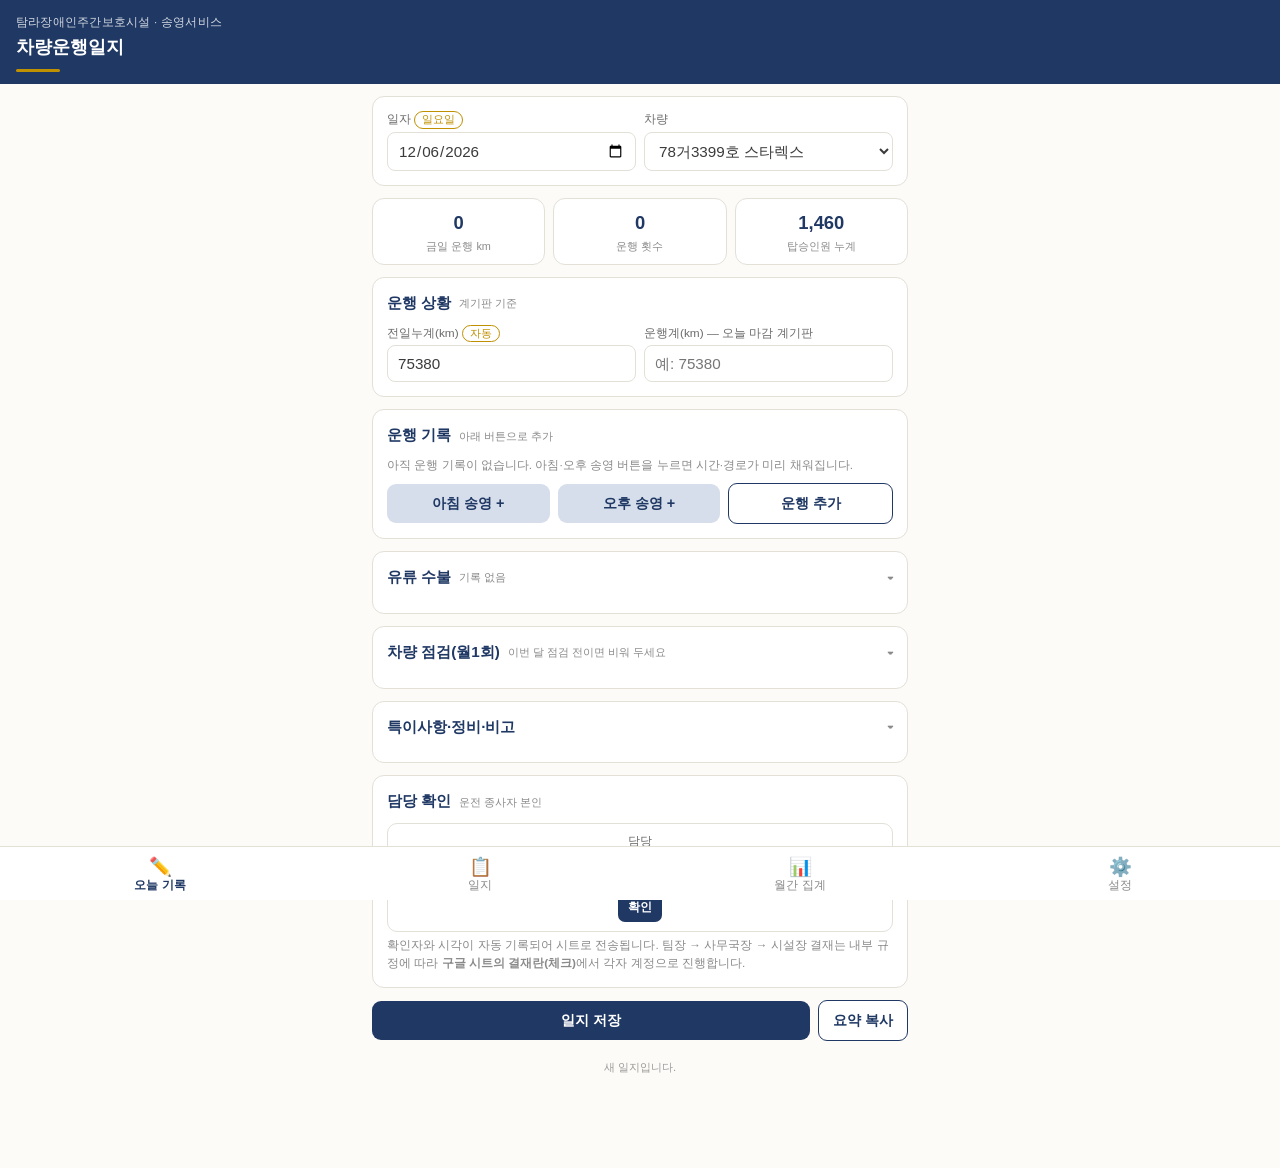
==== commit 9eaf06dc: "Rename vlog_1.html to vlog.html" ====
--- a/static/vlog.html
+++ b/static/vlog.html
@@ -115,7 +115,7 @@
 .stepper input{border:none; text-align:center; width:100%; font-size:1rem; font-weight:700;}
 .stepper input:focus{outline:none;}
 /* approval */
-.appr{display:grid; grid-template-columns:1fr 1fr; gap:8px;}
+.appr{display:grid; grid-template-columns:1fr; gap:8px;}
 .appr .slot{border:1px solid var(--line); border-radius:10px; padding:9px 10px; text-align:center;}
 .appr .slot .role{font-size:.74rem; color:#6b6b6b;}
 .appr .slot .st{font-size:.88rem; font-weight:700; margin:4px 0 6px; min-height:1.3em;}
@@ -262,10 +262,10 @@
   </div>
 
   <div class="card">
-    <h2>결재 확인 <span class="tag">담당 → 팀장 → 사무국장 → 시설장</span></h2>
+    <h2>담당 확인 <span class="tag">운전 종사자 본인</span></h2>
     <div class="appr" id="apprGrid"></div>
-    <button class="btn small soft mt8" onclick="applyRule()">규정 전결 적용 — 사무국장 전결</button>
-    <div class="hint">확인 시각이 자동 기록됩니다. 내부 규정(사무국장 전결)에 따라 시설장란은 사무국장이 전결 처리할 수 있습니다.</div>
+    <div class="hint">확인자와 시각이 자동 기록되어 시트로 전송됩니다.
+    팀장 → 사무국장 → 시설장 결재는 내부 규정에 따라 <b>구글 시트의 결재란(체크)</b>에서 각자 계정으로 진행합니다.</div>
   </div>
 
   <div class="row">
@@ -320,6 +320,15 @@
 
 <!-- ============ 설정 ============ -->
 <section class="view" id="view-set">
+  <div class="card">
+    <h2>이 기기의 사용자 <span class="tag">본인 이름을 선택</span></h2>
+    <div class="row">
+      <select id="deviceUserSel" class="grow"></select>
+      <button class="btn soft" onclick="saveDeviceUser()">저장</button>
+    </div>
+    <div class="hint">운전자 기본 선택과 담당 확인, 시트 전송 기록에 이 이름이 자동으로 쓰입니다.
+    반드시 본인 스마트폰에서 본인 이름을 선택해 주세요.</div>
+  </div>
   <div class="card">
     <h2>차량</h2>
     <div class="pill-list" id="vehList"></div>
@@ -343,8 +352,8 @@
       <button class="btn soft grow" onclick="saveSheetUrl()">URL 저장</button>
       <button class="btn ghost grow" onclick="sendToSheet(true)">현재 일지 전송</button>
     </div>
-    <div class="hint">시설 구글 계정으로 한 번만 설치하면 됩니다 — 함께 전달된 안내문(google-sheet-setup.md) 참고.
-    URL 저장 후에는 '일지 저장' 때마다 자동 전송됩니다.</div>
+    <div class="hint">시설 시트 주소가 이미 내장되어 있어 따로 입력할 필요가 없습니다.
+    '일지 저장' 때마다 자동 전송되며, 시트를 새로 만들었을 때만 이 칸을 바꿔 주세요.</div>
   </div>
   <div class="card">
     <h2>자주 가는 경유지</h2>
@@ -438,8 +447,9 @@
   catch(e){ const m={}; return {getItem:k=>(k in m?m[k]:null), setItem:(k,v)=>{m[k]=String(v);}, removeItem:k=>{delete m[k];}}; } })();
 const PERSIST = (()=>{ try{ const t='__p'; window.localStorage.setItem(t,'1'); window.localStorage.removeItem(t); return true; }catch(e){ return false; } })();
 const KEY='tamna_vlog_v2';
+const DEFAULT_SHEET_URL='https://script.google.com/macros/s/AKfycbxEm6luey9F1K-jKZN-oh8nRIdiZh_A-9lTKLCzEtcROI83Dyb9mFI9CyixCAJOq26yLw/exec';
 const WD=['일','월','화','수','목','금','토'];
-const ROLES=[['damdang','담당'],['timjang','팀장'],['gukjang','사무국장'],['sjang','시설장']];
+const ROLES=[['damdang','담당']];
 const INSP=[['engine','엔진·미션오일'],['washer','워셔액'],['tire','타이어 압력'],['body','차량 내부·외관']];
 
 function defaultState(){
@@ -455,8 +465,8 @@
       intern:{label:'사회복지사 실습', roles:'보조자·탑승자', names:[]},
       client:{label:'이용장애인', roles:'탑승자', names:[]}
     },
-    approvalRule:'사무국장 전결',
-    sheetUrl:'',
+    approvalRule:'시설장 결재(전결 미적용)',
+    sheetUrl:DEFAULT_SHEET_URL,
     purposes:['이동지원','위생지원','프로그램 이동지원','점심지원','차량점검','시설물품구매','기타'],
     places:['노형','대학동','용담','전농로','신산','신안탕','신일탕','서사라','동한두기','여상','용강','삼성마트'],
     presets:{ am:{dep:'08:30', places:['노형','대학동','용담','전농로'], purpose:'이동지원'},
@@ -470,7 +480,7 @@
 let S;
 function load(){
   const raw=storage.getItem(KEY);
-  if(raw){ try{ S=JSON.parse(raw); return; }catch(e){} }
+  if(raw){ try{ S=JSON.parse(raw); if(!S.sheetUrl){ S.sheetUrl=DEFAULT_SHEET_URL; save(); } return; }catch(e){} }
   S=defaultState(); S.days={}; save();
 }
 function save(){ storage.setItem(KEY, JSON.stringify(S)); }
@@ -585,38 +595,27 @@
     const a=(cur.appr||{})[k];
     let st='<span style="color:#bbb">대기</span>', meta='', btns='';
     if(a){
-      st=`<span class="${a.jeongyeol?'jg':'done'}">${a.jeongyeol?'전결':'확인'}</span>`;
+      st=`<span class="done">확인</span>`;
       meta=(a.by?a.by+' · ':'')+(a.at||'');
       btns=`<button class="btn small ghost" onclick="clearAppr('${k}')">취소</button>`;
     } else {
-      btns=`<button class="btn small primary" onclick="doAppr('${k}',false)">확인</button>
-            <button class="btn small soft" onclick="doAppr('${k}',true)">전결</button>`;
+      btns=`<button class="btn small primary" onclick="doAppr('${k}')">확인</button>`;
     }
     return `<div class="slot"><div class="role">${nm}</div><div class="st">${st}</div><div class="meta">${meta}</div><div class="row" style="justify-content:center; gap:6px">${btns}</div></div>`;
   }).join('');
 }
-function doAppr(k,jg){
-  let nm='';
-  if(k==='damdang' && cur.trips.length) nm=cur.trips[0].driver||'';
-  const input=prompt((jg?'전결':'확인')+' 처리자 이름을 입력하세요.', nm);
+function doAppr(k){
+  let nm=S.deviceUser||'';
+  if(!nm && cur.trips.length) nm=cur.trips[0].driver||'';
+  const input=prompt('확인자 이름을 확인해 주세요.', nm);
   if(input===null) return;
   const d=new Date();
   const at=`${d.getFullYear()}.${d.getMonth()+1}.${d.getDate()} ${String(d.getHours()).padStart(2,'0')}:${String(d.getMinutes()).padStart(2,'0')}`;
   if(!cur.appr)cur.appr={};
-  cur.appr[k]={by:input.trim(), at, jeongyeol:jg};
+  cur.appr[k]={by:input.trim(), at};
   dirty=true; renderAppr(); saveDay(false);
 }
 function clearAppr(k){ delete cur.appr[k]; dirty=true; renderAppr(); saveDay(false); }
-function applyRule(){
-  const nm=prompt('전결 처리자(사무국장) 이름을 입력해 주세요.','');
-  if(nm===null) return;
-  const d=new Date();
-  const at=`${d.getFullYear()}.${d.getMonth()+1}.${d.getDate()} ${String(d.getHours()).padStart(2,'0')}:${String(d.getMinutes()).padStart(2,'0')}`;
-  if(!cur.appr)cur.appr={};
-  cur.appr.gukjang={by:nm.trim(), at, jeongyeol:false};
-  cur.appr.sjang={by:nm.trim(), at, jeongyeol:true};
-  dirty=true; renderAppr(); saveDay(false);
-}
 
 /* ---------- 저장 ---------- */
 function collectForm(){
@@ -648,7 +647,8 @@
     fuelL:cur.fuel.l, fuelCost:cur.fuel.cost, cumPax:cumPax(curDate),
     insp:INSP.map(([k,nm])=>cur.insp&&cur.insp[k]?`${nm}:${cur.insp[k]}`:'').filter(Boolean).join(' '),
     special:cur.notes.special, maint:cur.notes.maint, remark:cur.notes.remark,
-    appr:ROLES.map(([k,nm])=>cur.appr&&cur.appr[k]?`${nm}:${cur.appr[k].jeongyeol?'전결':'확인'}(${cur.appr[k].by})`:'').filter(Boolean).join(' / '),
+    appr:(cur.appr&&cur.appr.damdang)?`확인(${cur.appr.damdang.by} ${cur.appr.damdang.at})`:'',
+    deviceUser:S.deviceUser||'',
     trips:(cur.trips||[]).map(t=>({driver:t.driver,assist:t.assist,pax:t.pax,paxNames:(t.paxNames||[]).join('·'),purpose:t.purpose,places:(t.places||[]).join('·'),dep:t.dep,arr:t.arr,km:t.km}))};
   try{
     fetch(S.sheetUrl,{method:'POST',mode:'no-cors',headers:{'Content-Type':'text/plain;charset=utf-8'},body:JSON.stringify(payload)})
@@ -698,9 +698,10 @@
   else{
     const p=preset?S.presets[preset]:null;
     t={driver:'',assist:'',pax:0,purpose:p?p.purpose:'',places:p?p.places.slice():[],dep:p?p.dep:'',arr:'',km:''};
-    // 직전 운행의 운전자·보조자 이어받기
+    // 직전 운행의 운전자·보조자 이어받기, 없으면 기기 사용자
     const last=cur.trips[cur.trips.length-1];
     if(last){ t.driver=last.driver; t.assist=last.assist; }
+    if(!t.driver && S.deviceUser && driverNames().includes(S.deviceUser)) t.driver=S.deviceUser;
     $('tripDlgTitle').textContent=preset==='am'?'아침 송영':preset==='pm'?'오후 송영':'운행 추가';
   }
   $('tDriver').innerHTML=optList(driverNames(), t.driver);
@@ -748,13 +749,13 @@
     const d=S.days[k];
     const km=(d.odoEnd!=null&&d.odoStart!=null)?d.odoEnd-d.odoStart:(d.trips||[]).reduce((a,t)=>a+Number(t.km||0),0);
     const pax=(d.trips||[]).reduce((a,t)=>a+Number(t.pax||0),0);
-    const done=ROLES.filter(([r])=>d.appr&&d.appr[r]).length;
-    const dot=done===4?'g':done>0?'y':'e';
+    const done=d.appr&&d.appr.damdang?1:0;
+    const dot=done?'g':'e';
     return `<div class="dayitem" onclick="openFromList('${k}')">
       <div class="d"><div class="dd">${k.slice(5).replace('-','.')}</div><div class="wd">${wd(k)}요일</div></div>
       <div class="s"><b>${(d.trips||[]).length}회 운행 · ${fmtN(km)}km · ${pax}명</b><br>
       ${(d.trips||[]).map(t=>t.purpose).filter((v,i,a)=>a.indexOf(v)===i).join(', ')||'기록 없음'}${d.sample?' · <span style="color:var(--gold)">예시</span>':''}</div>
-      <div><span class="dot ${dot}"></span><span style="font-size:.68rem;color:#8a8a8a">결재 ${done}/4</span></div>
+      <div><span class="dot ${dot}"></span><span style="font-size:.68rem;color:#8a8a8a">${done?'담당 확인':'담당 대기'}</span></div>
     </div>`;
   }).join('');
 }
@@ -835,6 +836,8 @@
   $(elId).innerHTML=arr.map((x,i)=>`<span class="pill">${typeof x==='string'?x:(x.plate+' '+x.name)}<button onclick="${onDel}(${i})">×</button></span>`).join('')||'<span class="hint">비어 있음</span>';
 }
 function renderSettings(){
+  const workers=S.groups.staff.names.concat(S.groups.duty.names, S.groups.intern.names);
+  $('deviceUserSel').innerHTML='<option value="">선택 안 함</option>'+workers.map(n=>`<option ${n===S.deviceUser?'selected':''}>${n}</option>`).join('');
   pillList('vehList', S.vehicles, 'delVehicle');
   $('groupLists').innerHTML=Object.entries(S.groups).map(([k,g])=>`
     <div class="mb8">
@@ -861,6 +864,7 @@
 function addName(k){ const el=$('ng-'+k); const v=el.value.trim(); if(v&&!S.groups[k].names.includes(v)){S.groups[k].names.push(v); el.value=''; save(); renderSettings();} }
 function delName(k,i){ if(!confirm(`'${S.groups[k].names[i]}' 님을 명단에서 삭제할까요? (기존 일지 기록은 그대로 남습니다)`))return; S.groups[k].names.splice(i,1); save(); renderSettings(); }
 function saveSheetUrl(){ S.sheetUrl=$('sheetUrl').value.trim(); save(); alert(S.sheetUrl?'저장했습니다. 이제 일지 저장 시 자동 전송됩니다.':'URL을 비웠습니다. 자동 전송이 꺼집니다.'); }
+function saveDeviceUser(){ S.deviceUser=$('deviceUserSel').value; save(); alert(S.deviceUser?`이 기기의 사용자를 '${S.deviceUser}' 님으로 저장했습니다.`:'기기 사용자 지정을 해제했습니다.'); }
 function addPlace(){ const v=$('newPlace').value.trim(); if(v&&!S.places.includes(v)){S.places.push(v); $('newPlace').value=''; save(); renderSettings();} }
 function delPlace(i){ S.places.splice(i,1); save(); renderSettings(); }
 function addPurpose(){ const v=$('newPurp').value.trim(); if(v&&!S.purposes.includes(v)){S.purposes.push(v); $('newPurp').value=''; save(); renderSettings();} }
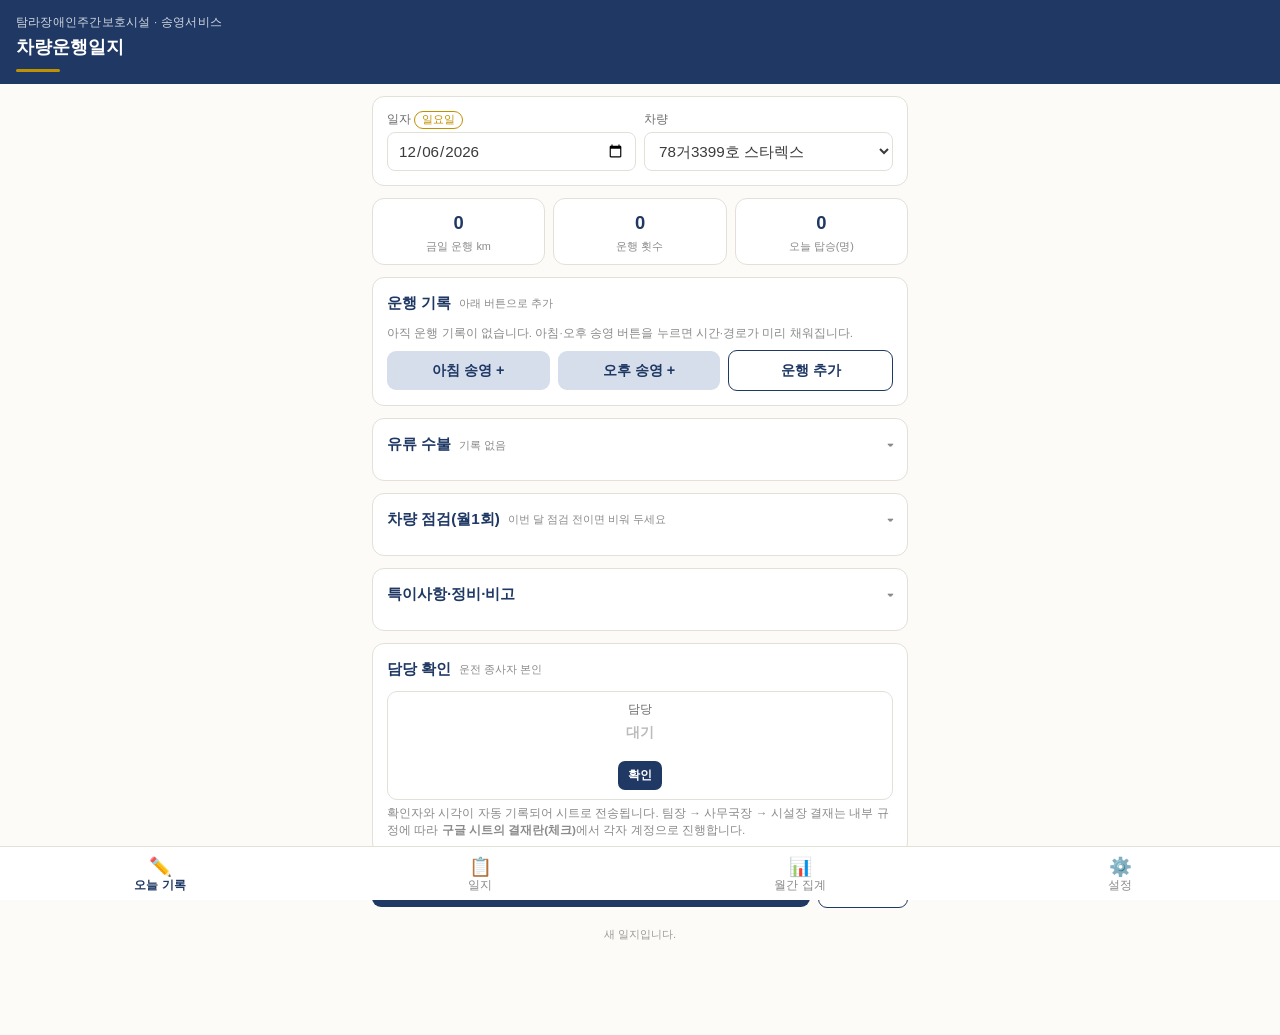
==== commit e2f3c490: "Add files via upload" ====
--- a/static/vlog.html
+++ b/static/vlog.html
@@ -169,6 +169,10 @@
 dialog .dlg-b{padding:14px 16px;}
 dialog .dlg-f{display:flex; gap:8px; padding:0 16px 16px;}
 .mt8{margin-top:8px;} .mt12{margin-top:12px;} .mb8{margin-bottom:8px;}
+.thumbbox{position:relative; width:96px;}
+.thumbbox img{width:96px; height:72px; object-fit:cover; border-radius:8px; border:1px solid var(--line); display:block;}
+.thumbbox .cap{font-size:.62rem; color:#8a8a8a; text-align:center; margin-top:2px;}
+.thumbbox .x{position:absolute; top:-6px; right:-6px; width:20px; height:20px; border:none; border-radius:99px; background:var(--navy); color:#fff; font-size:.7rem; line-height:1; cursor:pointer;}
 .collapsible > h2{cursor:pointer;}
 .collapsible > .body{display:none;}
 .collapsible.open > .body{display:block;}
@@ -202,22 +206,7 @@
   <div class="stat-strip">
     <div class="stat"><div class="v" id="stKm">0</div><div class="k">금일 운행 km</div></div>
     <div class="stat"><div class="v" id="stTrips">0</div><div class="k">운행 횟수</div></div>
-    <div class="stat"><div class="v" id="stCum">–</div><div class="k">탑승인원 누계</div></div>
-  </div>
-
-  <div class="card">
-    <h2>운행 상황 <span class="tag">계기판 기준</span></h2>
-    <div class="row">
-      <div class="grow">
-        <label class="f">전일누계(km) <span class="auto-badge">자동</span></label>
-        <input type="number" id="inOdoStart" inputmode="numeric" placeholder="이전 일지에서">
-      </div>
-      <div class="grow">
-        <label class="f">운행계(km) — 오늘 마감 계기판</label>
-        <input type="number" id="inOdoEnd" inputmode="numeric" placeholder="예: 75380">
-      </div>
-    </div>
-    <div id="odoMsg"></div>
+    <div class="stat"><div class="v" id="stPax">0</div><div class="k">오늘 탑승(명)</div></div>
   </div>
 
   <div class="card">
@@ -372,15 +361,6 @@
     </div>
   </div>
   <div class="card">
-    <h2>탑승인원 누계 기준</h2>
-    <div class="row">
-      <div class="grow"><label class="f">기준일</label><input type="date" id="cumBaseDate"></div>
-      <div class="grow"><label class="f">기준일까지 누계(명)</label><input type="number" id="cumBaseValue" inputmode="numeric"></div>
-    </div>
-    <button class="btn soft mt8" onclick="saveCumBase()">기준 저장</button>
-    <div class="hint">종이 일지의 마지막 누계를 입력하면 이후 자동 계산됩니다.</div>
-  </div>
-  <div class="card">
     <h2>데이터</h2>
     <div class="row wrap">
       <button class="btn ghost grow" onclick="exportJson()">백업 내려받기</button>
@@ -422,15 +402,35 @@
     <div class="chips" id="tPlaces"></div>
     <input type="text" id="tPlaceEtc" class="mt8" placeholder="직접 입력 (쉼표로 구분)">
     <div class="row mt8">
-      <div class="grow"><label class="f">출발</label><input type="time" id="tDep"></div>
-      <div class="grow"><label class="f">도착</label><input type="time" id="tArr"></div>
-      <div class="grow"><label class="f">운행(km)</label><input type="number" step="0.1" inputmode="decimal" id="tKm"></div>
-    </div>
+      <div class="grow" style="min-width:0"><label class="f">출발</label>
+        <div class="row" style="gap:5px"><input type="time" id="tDep" style="min-width:0; flex:1; padding:9px 4px"><button type="button" class="btn small soft" style="padding:6px 7px" onclick="setNow('tDep')">지금</button></div>
+      </div>
+      <div class="grow" style="min-width:0"><label class="f">도착</label>
+        <div class="row" style="gap:5px"><input type="time" id="tArr" style="min-width:0; flex:1; padding:9px 4px"><button type="button" class="btn small soft" style="padding:6px 7px" onclick="setNow('tArr')">지금</button></div>
+      </div>
+    </div>
+    <label class="f mt8">계기판 — 탑승 전·후 그 자리에서 촬영·입력 (사진은 이 폰에만 보관)</label>
+    <div class="row">
+      <div class="grow"><label class="f">출발 계기판(km)</label><input type="number" inputmode="numeric" id="tOdoDep" placeholder="예: 75380"></div>
+      <div class="grow"><label class="f">도착 계기판(km)</label><input type="number" inputmode="numeric" id="tOdoArr" placeholder="예: 75398"></div>
+      <div class="grow"><label class="f">운행(km) <span class="auto-badge">자동</span></label><input type="number" step="0.1" inputmode="decimal" id="tKm"></div>
+    </div>
+    <div class="row mt8">
+      <label class="btn small soft grow" style="text-align:center">📷 출발 계기판 촬영<input type="file" accept="image/*" capture="environment" style="display:none" onchange="odoPhoto(event,'dep')"></label>
+      <label class="btn small soft grow" style="text-align:center">📷 도착 계기판 촬영<input type="file" accept="image/*" capture="environment" style="display:none" onchange="odoPhoto(event,'arr')"></label>
+    </div>
+    <div class="row mt8" id="odoThumbs" style="gap:10px"></div>
+    <div id="tOdoMsg"></div>
   </div>
   <div class="dlg-f">
     <button class="btn ghost grow" onclick="closeTrip()">취소</button>
     <button class="btn primary grow" onclick="saveTrip()">저장</button>
   </div>
+</dialog>
+
+<!-- 계기판 사진 크게 보기 -->
+<dialog id="photoDlg" onclick="this.close()">
+  <img id="photoDlgImg" style="display:block; max-width:100%; border-radius:14px" alt="계기판 사진">
 </dialog>
 
 <nav class="tabbar">
@@ -471,7 +471,6 @@
     places:['노형','대학동','용담','전농로','신산','신안탕','신일탕','서사라','동한두기','여상','용강','삼성마트'],
     presets:{ am:{dep:'08:30', places:['노형','대학동','용담','전농로'], purpose:'이동지원'},
               pm:{dep:'15:30', places:['전농로','신산','용담','대학동','노형'], purpose:'이동지원'} },
-    cumBase:{date:'2026-07-16', value:1460},
     days:{},
     sample:true
   };
@@ -490,24 +489,10 @@
 const todayStr=()=>{ const d=new Date(); return d.getFullYear()+'-'+String(d.getMonth()+1).padStart(2,'0')+'-'+String(d.getDate()).padStart(2,'0'); };
 const fmtN=n=>n==null||isNaN(n)?'–':Number(n).toLocaleString('ko-KR');
 function wd(dateStr){ const d=new Date(dateStr+'T00:00:00'); return WD[d.getDay()]; }
-function blankDay(){ return {vehicleId:(S.vehicles[0]||{}).id, odoStart:null, odoEnd:null, fuel:{l:null,cost:null}, trips:[], insp:{}, notes:{special:'',maint:'',remark:''}, appr:{}}; }
+function blankDay(){ return {vehicleId:(S.vehicles[0]||{}).id, fuel:{l:null,cost:null}, trips:[], insp:{}, notes:{special:'',maint:'',remark:''}, appr:{}}; }
 function getDay(ds){ return S.days[ds]; }
-function prevOdo(ds){
-  const keys=Object.keys(S.days).filter(k=>k<ds && S.days[k].odoEnd!=null).sort();
-  if(keys.length) return S.days[keys[keys.length-1]].odoEnd;
-  const v=S.vehicles.find(v=>v.id===cur.vehicleId)||S.vehicles[0];
-  return v?v.baseOdo:null;
-}
-function cumPax(ds){
-  if(!S.cumBase||S.cumBase.value==null) return null;
-  let c=Number(S.cumBase.value);
-  Object.keys(S.days).forEach(k=>{
-    if(k>S.cumBase.date && k<=ds){ (S.days[k].trips||[]).forEach(t=>c+=Number(t.pax||0)); }
-  });
-  // 현재 편집 중(미저장) 날짜 반영
-  if(curDate>S.cumBase.date && curDate<=ds && !S.days[curDate]){ (cur.trips||[]).forEach(t=>c+=Number(t.pax||0)); }
-  return c;
-}
+function dayKm(d){ return (d.trips||[]).reduce((a,t)=>a+Number(t.km||0),0); }
+function dayPax(d){ return (d.trips||[]).reduce((a,t)=>a+Number(t.pax||0),0); }
 
 /* ---------- 오늘 기록 화면 ---------- */
 let curDate=todayStr();
@@ -517,12 +502,9 @@
 function loadDayIntoForm(ds){
   curDate=ds;
   cur = S.days[ds] ? JSON.parse(JSON.stringify(S.days[ds])) : blankDay();
-  if(cur.odoStart==null) cur.odoStart=prevOdo(ds);
   $('inDate').value=ds;
   $('wdLabel').textContent=wd(ds)+'요일';
   renderVehicleSel();
-  $('inOdoStart').value=cur.odoStart??'';
-  $('inOdoEnd').value=cur.odoEnd??'';
   $('inFuelL').value=cur.fuel.l??'';
   $('inFuelCost').value=cur.fuel.cost??'';
   $('inSpecial').value=cur.notes.special||'';
@@ -536,20 +518,10 @@
   $('inVehicle').innerHTML=S.vehicles.map(v=>`<option value="${v.id}" ${v.id===cur.vehicleId?'selected':''}>${v.plate} ${v.name}</option>`).join('');
 }
 function refreshCalc(){
-  const os=Number($('inOdoStart').value), oe=Number($('inOdoEnd').value);
-  const hasOdo=$('inOdoStart').value!==''&&$('inOdoEnd').value!=='';
-  const daily=hasOdo?oe-os:null;
   const tripSum=(cur.trips||[]).reduce((a,t)=>a+Number(t.km||0),0);
-  $('stKm').textContent = daily!=null?fmtN(daily):fmtN(tripSum);
+  $('stKm').textContent = fmtN(tripSum);
   $('stTrips').textContent=(cur.trips||[]).length;
-  const c=cumPax(curDate); $('stCum').textContent=c!=null?fmtN(c):'–';
-  const box=$('odoMsg');
-  if(daily!=null){
-    if(daily<0) box.innerHTML='<div class="warnbox">운행계가 전일누계보다 작습니다. 숫자를 확인해 주세요.</div>';
-    else if(tripSum>0 && Math.abs(daily-tripSum)>0.5)
-      box.innerHTML=`<div class="warnbox">금일누계 ${fmtN(daily)}km와 운행 기록 합계 ${fmtN(tripSum)}km가 ${fmtN(Math.abs(daily-tripSum))}km 차이 납니다.</div>`;
-    else box.innerHTML=`<div class="okbox">금일누계 ${fmtN(daily)}km — 운행 기록 합계와 일치합니다.</div>`;
-  } else box.innerHTML='';
+  $('stPax').textContent = fmtN(dayPax(cur));
   const l=Number($('inFuelL').value), cst=Number($('inFuelCost').value);
   $('fuelSummary').textContent = ($('inFuelL').value||$('inFuelCost').value) ? `${$('inFuelL').value||'–'}ℓ · ${fmtN(cst)||'–'}원` : '기록 없음';
   $('fuelUnit').textContent = (l>0&&cst>0) ? `단가 자동 계산: ℓ당 ${fmtN(Math.round(cst/l))}원` : '단가 자동 계산';
@@ -566,6 +538,7 @@
     <div class="trip">
       <div class="t1"><b>${t.purpose||'운행'}</b><span class="km">${t.km?fmtN(t.km)+'km':''}</span></div>
       <div class="t2">${t.dep||'–'} → ${t.arr||'–'} · ${t.driver||'운전자 미정'}${t.assist?' / '+t.assist:''} · ${t.pax||0}명</div>
+      ${(t.odoDep!=null||t.odoArr!=null)?`<div class="t2">계기판 ${fmtN(t.odoDep)} → ${fmtN(t.odoArr)}${(t.photoDep||t.photoArr)?' · 📷':''}</div>`:''}
       <div class="t2">${(t.places||[]).join(' · ')}</div>
       ${(t.paxNames&&t.paxNames.length)?`<div class="t2">탑승: ${t.paxNames.join(', ')}</div>`:''}
       <div class="t3">
@@ -620,8 +593,6 @@
 /* ---------- 저장 ---------- */
 function collectForm(){
   cur.vehicleId=$('inVehicle').value;
-  cur.odoStart=$('inOdoStart').value===''?null:Number($('inOdoStart').value);
-  cur.odoEnd=$('inOdoEnd').value===''?null:Number($('inOdoEnd').value);
   cur.fuel={l:$('inFuelL').value===''?null:Number($('inFuelL').value), cost:$('inFuelCost').value===''?null:Number($('inFuelCost').value)};
   cur.notes={special:$('inSpecial').value, maint:$('inMaint').value, remark:$('inRemark').value};
 }
@@ -640,16 +611,14 @@
   if(!S.sheetUrl){ if(manual) alert('먼저 설정에서 구글 시트 연동 URL을 저장해 주세요.'); return; }
   collectForm();
   const v=S.vehicles.find(x=>x.id===cur.vehicleId)||{};
-  const daily=(cur.odoEnd!=null&&cur.odoStart!=null)?cur.odoEnd-cur.odoStart:null;
   const payload={app:'tamna-vlog', date:curDate, weekday:wd(curDate),
     vehicle:(v.plate||'')+(v.name?' '+v.name:''),
-    odoStart:cur.odoStart, odoEnd:cur.odoEnd, daily,
-    fuelL:cur.fuel.l, fuelCost:cur.fuel.cost, cumPax:cumPax(curDate),
+    fuelL:cur.fuel.l, fuelCost:cur.fuel.cost,
     insp:INSP.map(([k,nm])=>cur.insp&&cur.insp[k]?`${nm}:${cur.insp[k]}`:'').filter(Boolean).join(' '),
     special:cur.notes.special, maint:cur.notes.maint, remark:cur.notes.remark,
     appr:(cur.appr&&cur.appr.damdang)?`확인(${cur.appr.damdang.by} ${cur.appr.damdang.at})`:'',
     deviceUser:S.deviceUser||'',
-    trips:(cur.trips||[]).map(t=>({driver:t.driver,assist:t.assist,pax:t.pax,paxNames:(t.paxNames||[]).join('·'),purpose:t.purpose,places:(t.places||[]).join('·'),dep:t.dep,arr:t.arr,km:t.km}))};
+    trips:(cur.trips||[]).map(t=>({driver:t.driver,assist:t.assist,pax:t.pax,paxNames:(t.paxNames||[]).join('·'),purpose:t.purpose,places:(t.places||[]).join('·'),dep:t.dep,arr:t.arr,odoDep:t.odoDep,odoArr:t.odoArr,km:t.km}))};
   try{
     fetch(S.sheetUrl,{method:'POST',mode:'no-cors',headers:{'Content-Type':'text/plain;charset=utf-8'},body:JSON.stringify(payload)})
       .then(()=>{ $('saveState').textContent='구글 시트로 전송 요청 완료 · '+curDate; if(manual) alert('전송 요청을 보냈습니다. 시트에 도착했는지 한 번 확인해 주세요.'); })
@@ -658,17 +627,15 @@
 }
 function shareDay(){
   collectForm();
-  const daily=(cur.odoEnd!=null&&cur.odoStart!=null)?cur.odoEnd-cur.odoStart:(cur.trips||[]).reduce((a,t)=>a+Number(t.km||0),0);
   const lines=[];
   lines.push(`[차량운행일지] ${curDate} (${wd(curDate)})`);
   const v=S.vehicles.find(x=>x.id===cur.vehicleId);
   if(v) lines.push(`차량: ${v.plate} ${v.name}`);
-  lines.push(`운행계 ${fmtN(cur.odoEnd)}km / 전일 ${fmtN(cur.odoStart)}km / 금일 ${fmtN(daily)}km`);
-  (cur.trips||[]).forEach((t,i)=>lines.push(`${i+1}. ${t.dep||''}→${t.arr||''} ${t.purpose} ${t.pax||0}명 ${t.km||''}km (${t.driver}${t.assist?'/'+t.assist:''}) ${(t.places||[]).join('·')}`));
+  lines.push(`금일 운행 ${fmtN(dayKm(cur))}km · ${cur.trips.length}회 · 탑승 ${fmtN(dayPax(cur))}명`);
+  (cur.trips||[]).forEach((t,i)=>lines.push(`${i+1}. ${t.dep||''}→${t.arr||''} ${t.purpose} ${t.pax||0}명 ${t.km||''}km 계기판${fmtN(t.odoDep)}→${fmtN(t.odoArr)} (${t.driver}${t.assist?'/'+t.assist:''}) ${(t.places||[]).join('·')}`));
   if(cur.fuel.l||cur.fuel.cost) lines.push(`급유 ${cur.fuel.l||'–'}ℓ ${fmtN(cur.fuel.cost)}원`);
   if(cur.notes.maint) lines.push(`정비: ${cur.notes.maint}`);
   if(cur.notes.special) lines.push(`특이사항: ${cur.notes.special}`);
-  const c=cumPax(curDate); if(c!=null) lines.push(`탑승인원 누계 ${fmtN(c)}명`);
   const txt=lines.join('\n');
   if(navigator.clipboard&&navigator.clipboard.writeText){ navigator.clipboard.writeText(txt).then(()=>alert('요약을 복사했습니다. 메신저·문자에 붙여넣을 수 있습니다.')); }
   else { prompt('아래 내용을 복사하세요.', txt); }
@@ -691,14 +658,89 @@
 const assistNames=()=>S.groups.duty.names.concat(S.groups.intern.names);
 function syncPax(){ const n=chipsValue('tRiders').length; if(n>0) $('tPax').value=n; }
 function syncPurpEtc(){ $('tPurpEtc').style.display = chipsValue('tPurpose')[0]==='기타' ? '' : 'none'; }
+function setNow(id){
+  const d=new Date();
+  $(id).value=String(d.getHours()).padStart(2,'0')+':'+String(d.getMinutes()).padStart(2,'0');
+}
+
+/* ---------- 계기판 사진 (이 폰의 브라우저 저장소에만 보관, 60일 후 자동 정리) ---------- */
+const PHOTO_KEEP_DAYS=60;
+function pdb(){ return new Promise((res,rej)=>{
+  const rq=indexedDB.open('tamna_vlog_photos',1);
+  rq.onupgradeneeded=()=>rq.result.createObjectStore('photos',{keyPath:'id'});
+  rq.onsuccess=()=>res(rq.result); rq.onerror=()=>rej(rq.error);
+});}
+function photoPut(rec){ return pdb().then(db=>new Promise((res,rej)=>{
+  const tx=db.transaction('photos','readwrite'); tx.objectStore('photos').put(rec);
+  tx.oncomplete=()=>res(); tx.onerror=()=>rej(tx.error); })); }
+function photoGet(id){ return pdb().then(db=>new Promise((res,rej)=>{
+  const rq=db.transaction('photos').objectStore('photos').get(id);
+  rq.onsuccess=()=>res(rq.result); rq.onerror=()=>rej(rq.error); })); }
+function photoDel(id){ return pdb().then(db=>new Promise((res)=>{
+  const tx=db.transaction('photos','readwrite'); tx.objectStore('photos').delete(id);
+  tx.oncomplete=()=>res(); tx.onerror=()=>res(); })); }
+function photoCleanup(){ pdb().then(db=>{
+  const cut=Date.now()-PHOTO_KEEP_DAYS*86400000;
+  const tx=db.transaction('photos','readwrite'); const st=tx.objectStore('photos');
+  st.openCursor().onsuccess=e=>{ const c=e.target.result; if(!c)return;
+    if((c.value.ts||0)<cut) c.delete(); c.continue(); };
+}).catch(()=>{}); }
+
+let tPhoto={dep:null, arr:null};
+function odoPhoto(ev, kind){
+  const f=ev.target.files[0]; ev.target.value='';
+  if(!f) return;
+  const img=new Image();
+  img.onload=()=>{
+    const mx=1100, sc=Math.min(1, mx/Math.max(img.width,img.height));
+    const cv=document.createElement('canvas');
+    cv.width=Math.round(img.width*sc); cv.height=Math.round(img.height*sc);
+    cv.getContext('2d').drawImage(img,0,0,cv.width,cv.height);
+    const dataUrl=cv.toDataURL('image/jpeg',0.72);
+    const id='p'+Date.now()+Math.floor(Math.random()*1000);
+    photoPut({id, ts:Date.now(), dataUrl}).then(()=>{
+      if(tPhoto[kind]) photoDel(tPhoto[kind]);
+      tPhoto[kind]=id; renderOdoThumbs();
+      $(kind==='dep'?'tOdoDep':'tOdoArr').focus();
+    }).catch(()=>alert('사진을 저장하지 못했습니다. 숫자만 입력해 주세요.'));
+    URL.revokeObjectURL(img.src);
+  };
+  img.src=URL.createObjectURL(f);
+}
+function renderOdoThumbs(){
+  const el=$('odoThumbs'); el.innerHTML='';
+  [['dep','출발'],['arr','도착']].forEach(([k,nm])=>{
+    if(!tPhoto[k]) return;
+    photoGet(tPhoto[k]).then(rec=>{
+      if(!rec) { tPhoto[k]=null; return; }
+      const box=document.createElement('div'); box.className='thumbbox';
+      box.innerHTML=`<img src="${rec.dataUrl}" onclick="viewPhoto('${rec.id}')">
+        <button type="button" class="x" onclick="delOdoPhoto('${k}')">×</button>
+        <div class="cap">${nm} 계기판</div>`;
+      el.appendChild(box);
+    }).catch(()=>{});
+  });
+}
+function delOdoPhoto(k){ if(tPhoto[k]){ photoDel(tPhoto[k]); tPhoto[k]=null; renderOdoThumbs(); } }
+function viewPhoto(id){ photoGet(id).then(rec=>{ if(!rec)return;
+  $('photoDlgImg').src=rec.dataUrl; $('photoDlg').showModal(); }).catch(()=>{}); }
+
+function syncOdo(){
+  const d=$('tOdoDep').value, a=$('tOdoArr').value, box=$('tOdoMsg');
+  if(d!==''&&a!==''){
+    const km=Number(a)-Number(d);
+    if(km<0){ box.innerHTML='<div class="warnbox">도착 계기판이 출발보다 작습니다. 숫자를 확인해 주세요.</div>'; }
+    else { $('tKm').value=km; box.innerHTML=km>200?'<div class="warnbox">운행 거리가 '+fmtN(km)+'km입니다 — 자릿수를 확인해 주세요.</div>':''; }
+  } else box.innerHTML='';
+}
 function openTrip(idx, preset){
   editIdx=idx;
   let t;
   if(idx!=null){ t=cur.trips[idx]; $('tripDlgTitle').textContent='운행 수정'; }
   else{
     const p=preset?S.presets[preset]:null;
-    t={driver:'',assist:'',pax:0,purpose:p?p.purpose:'',places:p?p.places.slice():[],dep:p?p.dep:'',arr:'',km:''};
-    // 직전 운행의 운전자·보조자 이어받기, 없으면 기기 사용자
+    t={driver:'',assist:'',pax:0,purpose:p?p.purpose:'',places:p?p.places.slice():[],dep:p?p.dep:'',arr:'',km:'',odoDep:null,odoArr:null};
+    // 직전 운행의 운전자·보조자 이어받기, 없으면 기기 사용자 (계기판은 항상 실측 입력)
     const last=cur.trips[cur.trips.length-1];
     if(last){ t.driver=last.driver; t.assist=last.assist; }
     if(!t.driver && S.deviceUser && driverNames().includes(S.deviceUser)) t.driver=S.deviceUser;
@@ -714,7 +756,9 @@
   syncPurpEtc();
   chipsRender('tPlaces', S.places, (t.places||[]).filter(p=>S.places.includes(p)), true);
   $('tPlaceEtc').value=(t.places||[]).filter(p=>!S.places.includes(p)).join(', ');
-  $('tDep').value=t.dep||''; $('tArr').value=t.arr||''; $('tKm').value=t.km||'';
+  $('tDep').value=t.dep||''; $('tArr').value=t.arr||''; $('tKm').value=t.km??'';
+  $('tOdoDep').value=t.odoDep??''; $('tOdoArr').value=t.odoArr??''; $('tOdoMsg').innerHTML='';
+  tPhoto={dep:t.photoDep||null, arr:t.photoArr||null}; renderOdoThumbs();
   $('tripDlg').showModal();
 }
 function stepPax(d){ const el=$('tPax'); el.value=Math.max(0, Number(el.value||0)+d); }
@@ -730,8 +774,12 @@
     purpose,
     places,
     dep:$('tDep').value, arr:$('tArr').value,
+    odoDep:$('tOdoDep').value===''?null:Number($('tOdoDep').value),
+    odoArr:$('tOdoArr').value===''?null:Number($('tOdoArr').value),
+    photoDep:tPhoto.dep, photoArr:tPhoto.arr,
     km:$('tKm').value===''?null:Number($('tKm').value)
   };
+  if(t.odoDep!=null&&t.odoArr!=null&&t.odoArr<t.odoDep){ alert('도착 계기판이 출발보다 작습니다. 숫자를 확인해 주세요.'); return; }
   if(!t.driver){ alert('운전자를 선택해 주세요.'); return; }
   if(!t.purpose){ alert('용무를 선택해 주세요.'); return; }
   if(editIdx!=null) cur.trips[editIdx]=t; else cur.trips.push(t);
@@ -747,8 +795,8 @@
   if(!keys.length){ el.innerHTML='<div class="card"><div class="hint">이 달에는 저장된 일지가 없습니다.</div></div>'; return; }
   el.innerHTML=keys.map(k=>{
     const d=S.days[k];
-    const km=(d.odoEnd!=null&&d.odoStart!=null)?d.odoEnd-d.odoStart:(d.trips||[]).reduce((a,t)=>a+Number(t.km||0),0);
-    const pax=(d.trips||[]).reduce((a,t)=>a+Number(t.pax||0),0);
+    const km=dayKm(d);
+    const pax=dayPax(d);
     const done=d.appr&&d.appr.damdang?1:0;
     const dot=done?'g':'e';
     return `<div class="dayitem" onclick="openFromList('${k}')">
@@ -769,8 +817,7 @@
   const purp={};
   keys.forEach(k=>{
     const d=S.days[k];
-    const dk=(d.odoEnd!=null&&d.odoStart!=null)?d.odoEnd-d.odoStart:(d.trips||[]).reduce((a,t)=>a+Number(t.km||0),0);
-    km+=Math.max(0,dk);
+    km+=Math.max(0,dayKm(d));
     (d.trips||[]).forEach(t=>{ trips++; pax+=Number(t.pax||0); purp[t.purpose||'기타']=(purp[t.purpose||'기타']||0)+1; });
     if(d.fuel){ fl+=Number(d.fuel.l||0); fc+=Number(d.fuel.cost||0); }
   });
@@ -801,18 +848,16 @@
   const m=$('statMonth').value;
   const keys=Object.keys(S.days).filter(k=>k.startsWith(m)).sort();
   if(!keys.length){ alert('이 달에는 기록이 없습니다.'); return; }
-  const rows=[['일자','요일','차량','운전자','보조자','탑승인원','탑승자명단','용무','경유지 및 목적지','출발','도착','운행km','전일누계','운행계','금일누계','급유량L','유류비원','점검','정비수리','특이사항','비고']];
+  const rows=[['일자','요일','차량','운전자','보조자','탑승인원','탑승자명단','용무','경유지 및 목적지','출발','도착','출발계기판','도착계기판','운행km','급유량L','유류비원','점검','정비수리','특이사항','비고']];
   keys.forEach(k=>{
     const d=S.days[k];
     const v=S.vehicles.find(x=>x.id===d.vehicleId)||{};
-    const daily=(d.odoEnd!=null&&d.odoStart!=null)?d.odoEnd-d.odoStart:'';
     const inspTxt=INSP.map(([ik,nm])=>d.insp&&d.insp[ik]?`${nm}:${d.insp[ik]}`:'').filter(Boolean).join(' ');
     if(!(d.trips||[]).length){
-      rows.push([k,wd(k),(v.plate||''),'','','','','','','','','',d.odoStart??'',d.odoEnd??'',daily,d.fuel?.l??'',d.fuel?.cost??'',inspTxt,d.notes?.maint||'',d.notes?.special||'',d.notes?.remark||'']);
+      rows.push([k,wd(k),(v.plate||''),'','','','','','','','','','','',d.fuel?.l??'',d.fuel?.cost??'',inspTxt,d.notes?.maint||'',d.notes?.special||'',d.notes?.remark||'']);
     }
     (d.trips||[]).forEach((t,i)=>{
-      rows.push([k,wd(k),(v.plate||''),t.driver,t.assist,t.pax,(t.paxNames||[]).join('·'),t.purpose,(t.places||[]).join('·'),t.dep,t.arr,t.km??'',
-        i===0?(d.odoStart??''):'', i===0?(d.odoEnd??''):'', i===0?daily:'',
+      rows.push([k,wd(k),(v.plate||''),t.driver,t.assist,t.pax,(t.paxNames||[]).join('·'),t.purpose,(t.places||[]).join('·'),t.dep,t.arr,t.odoDep??'',t.odoArr??'',t.km??'',
         i===0?(d.fuel?.l??''):'', i===0?(d.fuel?.cost??''):'', i===0?inspTxt:'',
         i===0?(d.notes?.maint||''):'', i===0?(d.notes?.special||''):'', i===0?(d.notes?.remark||''):'']);
     });
@@ -851,8 +896,6 @@
   $('sheetUrl').value=S.sheetUrl||'';
   pillList('placeList', S.places, 'delPlace');
   pillList('purpList', S.purposes, 'delPurpose');
-  $('cumBaseDate').value=S.cumBase?.date||'';
-  $('cumBaseValue').value=S.cumBase?.value??'';
   $('btnSample').style.display=Object.values(S.days).some(d=>d.sample)?'':'none';
   $('storageNote').textContent = PERSIST
     ? '기록은 이 스마트폰(브라우저) 안에만 저장됩니다. 기기 변경 전에는 반드시 백업을 내려받아 주세요.'
@@ -869,7 +912,6 @@
 function delPlace(i){ S.places.splice(i,1); save(); renderSettings(); }
 function addPurpose(){ const v=$('newPurp').value.trim(); if(v&&!S.purposes.includes(v)){S.purposes.push(v); $('newPurp').value=''; save(); renderSettings();} }
 function delPurpose(i){ S.purposes.splice(i,1); save(); renderSettings(); }
-function saveCumBase(){ S.cumBase={date:$('cumBaseDate').value, value:Number($('cumBaseValue').value)}; save(); refreshCalc(); alert('누계 기준을 저장했습니다.'); }
 function removeSamples(){
   if(!confirm('예시 데이터(수기 일지에서 옮긴 3일치)를 삭제할까요?')) return;
   Object.keys(S.days).forEach(k=>{ if(S.days[k].sample) delete S.days[k]; });
@@ -900,12 +942,13 @@
   $('statMonth').value=Object.keys(S.days).sort().reverse()[0]?.slice(0,7)||t.slice(0,7);
   loadDayIntoForm(t);
   renderSettings();
-  ['inOdoStart','inOdoEnd','inFuelL','inFuelCost'].forEach(id=>$(id).addEventListener('input',()=>{dirty=true; refreshCalc();}));
+  ['inFuelL','inFuelCost'].forEach(id=>$(id).addEventListener('input',()=>{dirty=true; refreshCalc();}));
+  ['tOdoDep','tOdoArr'].forEach(id=>$(id).addEventListener('input', syncOdo));
   ['inSpecial','inMaint','inRemark'].forEach(id=>$(id).addEventListener('input',()=>{dirty=true;}));
   $('inDate').addEventListener('change',()=>{ if(dirty&&!confirm('저장하지 않은 내용이 있습니다. 날짜를 이동할까요?')){ $('inDate').value=curDate; return;} loadDayIntoForm($('inDate').value); });
   $('inVehicle').addEventListener('change',()=>{cur.vehicleId=$('inVehicle').value; dirty=true;});
 }
-load(); boot();
+load(); boot(); photoCleanup();
 </script>
 </body>
 </html>
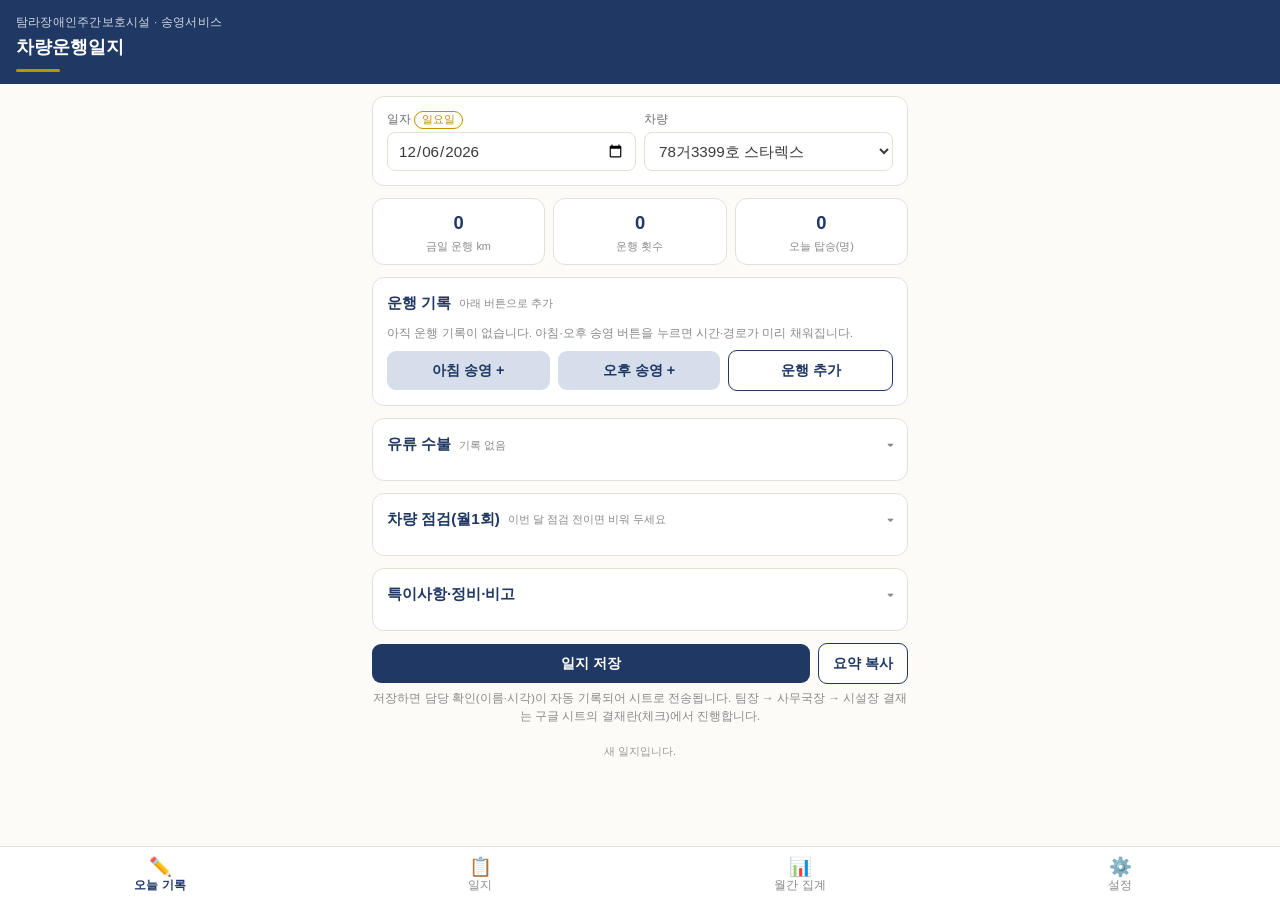
==== commit d7ecb7ff: "Add files via upload" ====
--- a/static/vlog.html
+++ b/static/vlog.html
@@ -250,17 +250,12 @@
     </div>
   </div>
 
-  <div class="card">
-    <h2>담당 확인 <span class="tag">운전 종사자 본인</span></h2>
-    <div class="appr" id="apprGrid"></div>
-    <div class="hint">확인자와 시각이 자동 기록되어 시트로 전송됩니다.
-    팀장 → 사무국장 → 시설장 결재는 내부 규정에 따라 <b>구글 시트의 결재란(체크)</b>에서 각자 계정으로 진행합니다.</div>
-  </div>
-
   <div class="row">
     <button class="btn primary grow" onclick="saveDay(true)">일지 저장</button>
     <button class="btn ghost" onclick="shareDay()">요약 복사</button>
   </div>
+  <div class="hint" style="text-align:center; margin-top:6px">저장하면 담당 확인(이름·시각)이 자동 기록되어 시트로 전송됩니다.
+  팀장 → 사무국장 → 시설장 결재는 구글 시트의 결재란(체크)에서 진행합니다.</div>
   <div class="footer-note" id="saveState"></div>
 </section>
 
@@ -449,7 +444,6 @@
 const KEY='tamna_vlog_v2';
 const DEFAULT_SHEET_URL='https://script.google.com/macros/s/AKfycbxEm6luey9F1K-jKZN-oh8nRIdiZh_A-9lTKLCzEtcROI83Dyb9mFI9CyixCAJOq26yLw/exec';
 const WD=['일','월','화','수','목','금','토'];
-const ROLES=[['damdang','담당']];
 const INSP=[['engine','엔진·미션오일'],['washer','워셔액'],['tire','타이어 압력'],['body','차량 내부·외관']];
 
 function defaultState(){
@@ -511,7 +505,7 @@
   $('inMaint').value=cur.notes.maint||'';
   $('inRemark').value=cur.notes.remark||'';
   dirty=false;
-  renderTrips(); renderInsp(); renderAppr(); refreshCalc();
+  renderTrips(); renderInsp(); refreshCalc();
   $('saveState').textContent = S.days[ds] ? '저장된 일지를 불러왔습니다.' : '새 일지입니다.';
 }
 function renderVehicleSel(){
@@ -562,34 +556,6 @@
 }
 function setInsp(k,v){ if(!cur.insp)cur.insp={}; cur.insp[k]=(cur.insp[k]===v?'':v); dirty=true; renderInsp(); refreshCalc(); }
 
-/* ---------- 결재 ---------- */
-function renderAppr(){
-  $('apprGrid').innerHTML=ROLES.map(([k,nm])=>{
-    const a=(cur.appr||{})[k];
-    let st='<span style="color:#bbb">대기</span>', meta='', btns='';
-    if(a){
-      st=`<span class="done">확인</span>`;
-      meta=(a.by?a.by+' · ':'')+(a.at||'');
-      btns=`<button class="btn small ghost" onclick="clearAppr('${k}')">취소</button>`;
-    } else {
-      btns=`<button class="btn small primary" onclick="doAppr('${k}')">확인</button>`;
-    }
-    return `<div class="slot"><div class="role">${nm}</div><div class="st">${st}</div><div class="meta">${meta}</div><div class="row" style="justify-content:center; gap:6px">${btns}</div></div>`;
-  }).join('');
-}
-function doAppr(k){
-  let nm=S.deviceUser||'';
-  if(!nm && cur.trips.length) nm=cur.trips[0].driver||'';
-  const input=prompt('확인자 이름을 확인해 주세요.', nm);
-  if(input===null) return;
-  const d=new Date();
-  const at=`${d.getFullYear()}.${d.getMonth()+1}.${d.getDate()} ${String(d.getHours()).padStart(2,'0')}:${String(d.getMinutes()).padStart(2,'0')}`;
-  if(!cur.appr)cur.appr={};
-  cur.appr[k]={by:input.trim(), at};
-  dirty=true; renderAppr(); saveDay(false);
-}
-function clearAppr(k){ delete cur.appr[k]; dirty=true; renderAppr(); saveDay(false); }
-
 /* ---------- 저장 ---------- */
 function collectForm(){
   cur.vehicleId=$('inVehicle').value;
@@ -599,11 +565,20 @@
 function saveDay(announce){
   collectForm();
   delete cur.sample;
+  if(announce){
+    // 담당 확인 자동 기록 — 저장하는 사람(기기 사용자, 없으면 첫 운행의 운전자)
+    const nm=S.deviceUser || (cur.trips[0]&&cur.trips[0].driver) || '';
+    if(nm){
+      const d=new Date();
+      cur.appr={damdang:{by:nm, at:`${d.getFullYear()}.${d.getMonth()+1}.${d.getDate()} ${String(d.getHours()).padStart(2,'0')}:${String(d.getMinutes()).padStart(2,'0')}`}};
+    }
+  }
   S.days[curDate]=JSON.parse(JSON.stringify(cur));
   save(); dirty=false;
   refreshCalc();
   if(announce){
-    $('saveState').textContent='저장했습니다 · '+curDate+' ('+wd(curDate)+') '+(PERSIST?'— 이 기기에 보관됩니다':'— 미리보기 환경: 화면을 닫으면 사라집니다');
+    const nm=cur.appr&&cur.appr.damdang?cur.appr.damdang.by:'';
+    $('saveState').textContent='저장했습니다 · '+curDate+' ('+wd(curDate)+')'+(nm?' · 담당 확인: '+nm:'')+' '+(PERSIST?'— 이 기기에 보관됩니다':'— 미리보기 환경: 화면을 닫으면 사라집니다');
     if(S.sheetUrl) sendToSheet(false);
   }
 }
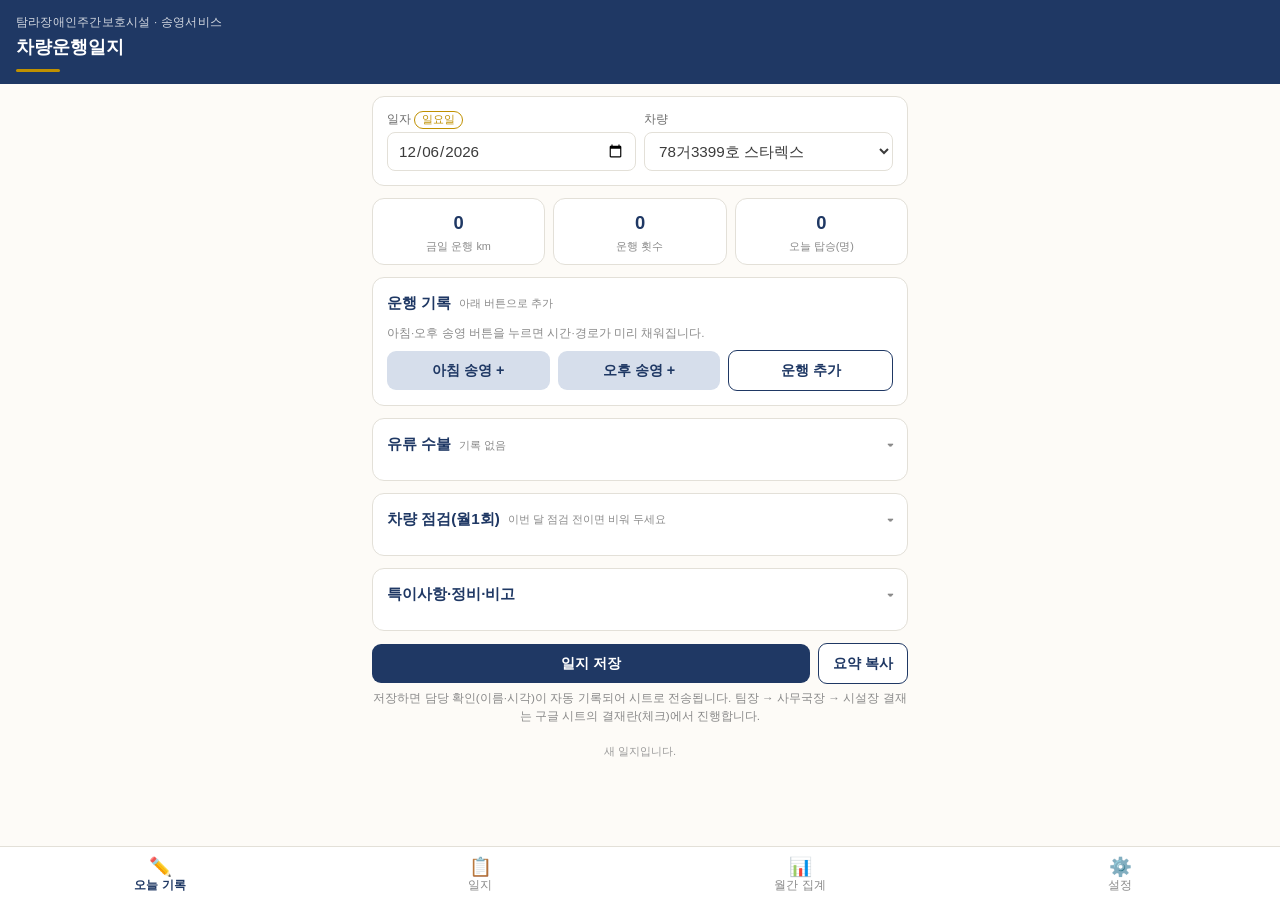
==== commit 5d454d6f: "Add files via upload" ====
--- a/static/vlog.html
+++ b/static/vlog.html
@@ -404,7 +404,7 @@
         <div class="row" style="gap:5px"><input type="time" id="tArr" style="min-width:0; flex:1; padding:9px 4px"><button type="button" class="btn small soft" style="padding:6px 7px" onclick="setNow('tArr')">지금</button></div>
       </div>
     </div>
-    <label class="f mt8">계기판 — 탑승 전·후 그 자리에서 촬영·입력 (사진은 이 폰에만 보관)</label>
+    <label class="f mt8">계기판 — 탑승 전·후 촬영·입력 (사진은 이 폰에만 보관)</label>
     <div class="row">
       <div class="grow"><label class="f">출발 계기판(km)</label><input type="number" inputmode="numeric" id="tOdoDep" placeholder="예: 75380"></div>
       <div class="grow"><label class="f">도착 계기판(km)</label><input type="number" inputmode="numeric" id="tOdoArr" placeholder="예: 75398"></div>
@@ -527,7 +527,7 @@
 }
 function renderTrips(){
   const el=$('tripList');
-  if(!(cur.trips||[]).length){ el.innerHTML='<div class="hint">아직 운행 기록이 없습니다. 아침·오후 송영 버튼을 누르면 시간·경로가 미리 채워집니다.</div>'; return; }
+  if(!(cur.trips||[]).length){ el.innerHTML='<div class="hint">아침·오후 송영 버튼을 누르면 시간·경로가 미리 채워집니다.</div>'; return; }
   el.innerHTML=cur.trips.map((t,i)=>`
     <div class="trip">
       <div class="t1"><b>${t.purpose||'운행'}</b><span class="km">${t.km?fmtN(t.km)+'km':''}</span></div>
@@ -636,6 +636,7 @@
 function setNow(id){
   const d=new Date();
   $(id).value=String(d.getHours()).padStart(2,'0')+':'+String(d.getMinutes()).padStart(2,'0');
+  draftSave();
 }
 
 /* ---------- 계기판 사진 (이 폰의 브라우저 저장소에만 보관, 60일 후 자동 정리) ---------- */
@@ -675,7 +676,7 @@
     const id='p'+Date.now()+Math.floor(Math.random()*1000);
     photoPut({id, ts:Date.now(), dataUrl}).then(()=>{
       if(tPhoto[kind]) photoDel(tPhoto[kind]);
-      tPhoto[kind]=id; renderOdoThumbs();
+      tPhoto[kind]=id; renderOdoThumbs(); draftSave();
       $(kind==='dep'?'tOdoDep':'tOdoArr').focus();
     }).catch(()=>alert('사진을 저장하지 못했습니다. 숫자만 입력해 주세요.'));
     URL.revokeObjectURL(img.src);
@@ -710,8 +711,8 @@
 }
 function openTrip(idx, preset){
   editIdx=idx;
-  let t;
-  if(idx!=null){ t=cur.trips[idx]; $('tripDlgTitle').textContent='운행 수정'; }
+  let t, title;
+  if(idx!=null){ t=cur.trips[idx]; title='운행 수정'; }
   else{
     const p=preset?S.presets[preset]:null;
     t={driver:'',assist:'',pax:0,purpose:p?p.purpose:'',places:p?p.places.slice():[],dep:p?p.dep:'',arr:'',km:'',odoDep:null,odoArr:null};
@@ -719,8 +720,12 @@
     const last=cur.trips[cur.trips.length-1];
     if(last){ t.driver=last.driver; t.assist=last.assist; }
     if(!t.driver && S.deviceUser && driverNames().includes(S.deviceUser)) t.driver=S.deviceUser;
-    $('tripDlgTitle').textContent=preset==='am'?'아침 송영':preset==='pm'?'오후 송영':'운행 추가';
+    title=preset==='am'?'아침 송영':preset==='pm'?'오후 송영':'운행 추가';
   }
+  fillTripDlg(t, title);
+}
+function fillTripDlg(t, title){
+  $('tripDlgTitle').textContent=title;
   $('tDriver').innerHTML=optList(driverNames(), t.driver);
   $('tAssist').innerHTML=optList(assistNames(), t.assist);
   $('tPax').value=t.pax||0;
@@ -735,9 +740,49 @@
   $('tOdoDep').value=t.odoDep??''; $('tOdoArr').value=t.odoArr??''; $('tOdoMsg').innerHTML='';
   tPhoto={dep:t.photoDep||null, arr:t.photoArr||null}; renderOdoThumbs();
   $('tripDlg').showModal();
-}
-function stepPax(d){ const el=$('tPax'); el.value=Math.max(0, Number(el.value||0)+d); }
-function closeTrip(){ $('tripDlg').close(); }
+  draftSave();
+}
+
+/* ---------- 작성 중 운행 임시 저장 (통화 등으로 화면이 밀려나도 복원) ---------- */
+const DKEY='tamna_vlog_draft_v1';
+function draftSave(){
+  if(!$('tripDlg').open) return;
+  try{
+    storage.setItem(DKEY, JSON.stringify({
+      curDate, editIdx, title:$('tripDlgTitle').textContent,
+      driver:$('tDriver').value, assist:$('tAssist').value, pax:$('tPax').value,
+      paxNames:chipsValue('tRiders'), purpose:chipsValue('tPurpose')[0]||'', purpEtc:$('tPurpEtc').value,
+      places:chipsValue('tPlaces'), placeEtc:$('tPlaceEtc').value,
+      dep:$('tDep').value, arr:$('tArr').value,
+      odoDep:$('tOdoDep').value, odoArr:$('tOdoArr').value, km:$('tKm').value,
+      photoDep:tPhoto.dep, photoArr:tPhoto.arr
+    }));
+  }catch(e){}
+}
+function draftClear(){ storage.removeItem(DKEY); }
+function draftRestore(){
+  const raw=storage.getItem(DKEY);
+  if(!raw) return;
+  try{
+    const d=JSON.parse(raw);
+    if(d.curDate && d.curDate!==curDate) loadDayIntoForm(d.curDate);
+    editIdx=(d.editIdx!=null && cur.trips[d.editIdx])?d.editIdx:null;
+    let purpose=d.purpose||'';
+    if(purpose==='기타' && (d.purpEtc||'').trim()) purpose='기타: '+d.purpEtc.trim();
+    const t={driver:d.driver, assist:d.assist, pax:Number(d.pax||0),
+      paxNames:d.paxNames||[], purpose,
+      places:(d.places||[]).concat((d.placeEtc||'').split(',').map(s=>s.trim()).filter(Boolean)),
+      dep:d.dep, arr:d.arr,
+      odoDep:d.odoDep===''||d.odoDep==null?null:Number(d.odoDep),
+      odoArr:d.odoArr===''||d.odoArr==null?null:Number(d.odoArr),
+      km:d.km??'', photoDep:d.photoDep, photoArr:d.photoArr};
+    fillTripDlg(t, d.title||'운행 입력');
+    syncOdo();
+    $('saveState').textContent='작성 중이던 운행을 복원했습니다. 이어서 입력해 주세요.';
+  }catch(e){ draftClear(); }
+}
+function stepPax(d){ const el=$('tPax'); el.value=Math.max(0, Number(el.value||0)+d); draftSave(); }
+function closeTrip(){ draftClear(); $('tripDlg').close(); }
 function saveTrip(){
   const places=chipsValue('tPlaces').concat($('tPlaceEtc').value.split(',').map(s=>s.trim()).filter(Boolean));
   let purpose=(chipsValue('tPurpose')[0])||'';
@@ -758,7 +803,7 @@
   if(!t.driver){ alert('운전자를 선택해 주세요.'); return; }
   if(!t.purpose){ alert('용무를 선택해 주세요.'); return; }
   if(editIdx!=null) cur.trips[editIdx]=t; else cur.trips.push(t);
-  dirty=true; $('tripDlg').close();
+  dirty=true; draftClear(); $('tripDlg').close();
   renderTrips(); refreshCalc(); saveDay(false);
 }
 
@@ -922,8 +967,12 @@
   ['inSpecial','inMaint','inRemark'].forEach(id=>$(id).addEventListener('input',()=>{dirty=true;}));
   $('inDate').addEventListener('change',()=>{ if(dirty&&!confirm('저장하지 않은 내용이 있습니다. 날짜를 이동할까요?')){ $('inDate').value=curDate; return;} loadDayIntoForm($('inDate').value); });
   $('inVehicle').addEventListener('change',()=>{cur.vehicleId=$('inVehicle').value; dirty=true;});
-}
-load(); boot(); photoCleanup();
+  // 작성 중 운행 임시 저장: 입력·선택 때마다 기록, 취소(뒤로가기 포함) 시 폐기
+  $('tripDlg').addEventListener('input', draftSave);
+  $('tripDlg').addEventListener('click', ()=>setTimeout(draftSave,60));
+  $('tripDlg').addEventListener('cancel', draftClear);
+}
+load(); boot(); photoCleanup(); draftRestore();
 </script>
 </body>
 </html>
